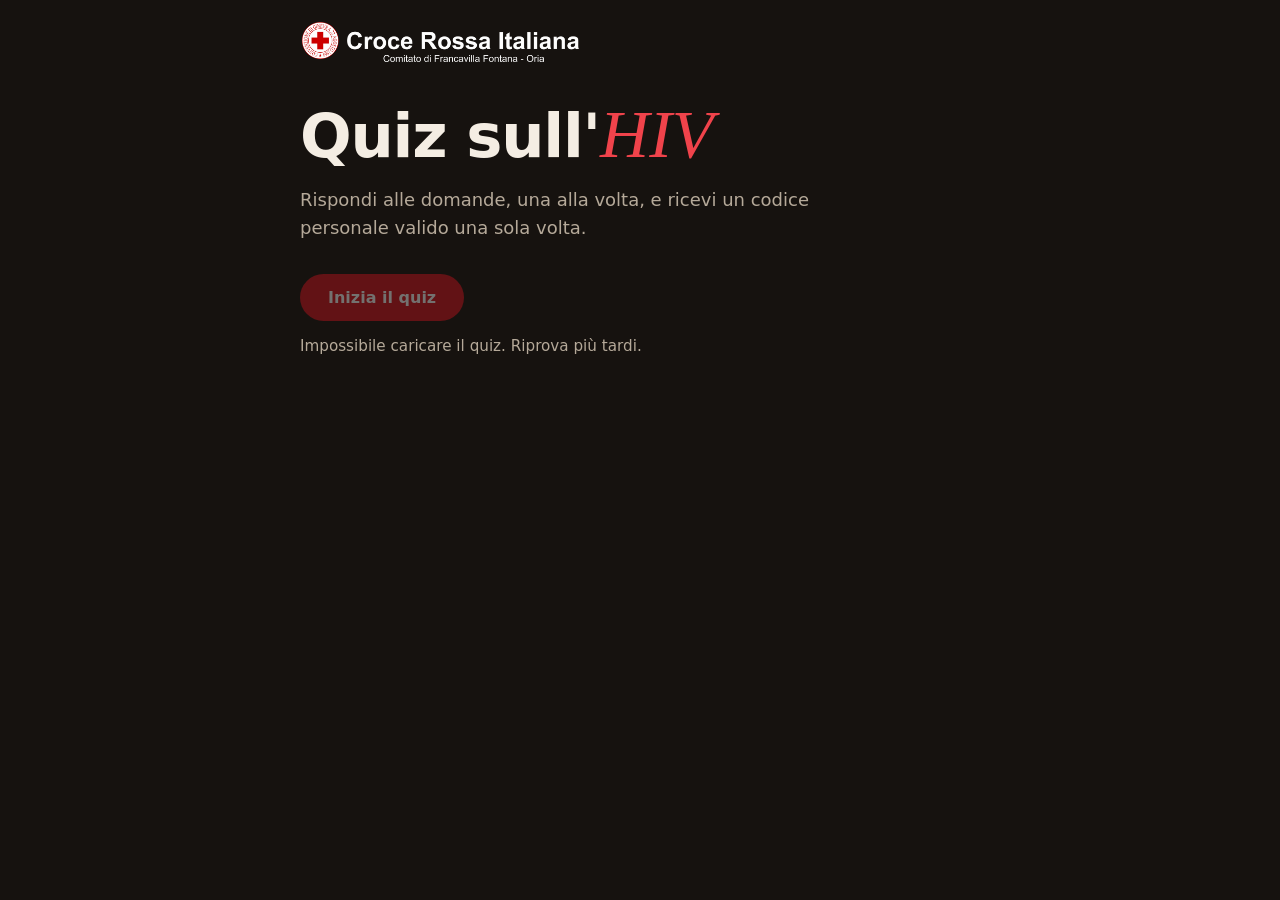
==== index.html @ ba07ead5 "Add files via upload" ====
<!DOCTYPE html>
<html lang="it"><head><meta charset="utf-8">
<meta http-equiv="Content-Security-Policy" content="default-src 'none'; script-src 'self'; style-src 'self'; img-src 'self'; connect-src https://steep-haze-2da0.cloudflare-vbmev.workers.dev; base-uri 'none'; form-action 'none'">
<meta name="viewport" content="width=device-width,initial-scale=1">
<meta name="theme-color" content="#16120f">
<title>Quiz sull'HIV · CRI Francavilla Fontana - Oria</title>
<link rel="stylesheet" href="style.css">
<script src="qrcode.js"></script>
</head>
<body>
<header class="top"><img src="logo.png" alt="Croce Rossa Italiana - Comitato di Francavilla Fontana - Oria"></header>
<main>

<section id="start">
  <h1>Quiz sull'<em>HIV</em></h1>
  <p class="lead" id="lead">Rispondi alle domande, una alla volta, e ricevi un codice personale valido una sola volta.</p>
  <button id="go" disabled>Inizia il quiz</button>
  <p id="loadMsg" class="hint" aria-live="polite">Caricamento delle domande…</p>
</section>

<section id="quiz" hidden>
  <div class="meta"><span id="count"></span></div>
  <div class="progress"><i id="bar"></i></div>
  <fieldset class="plain">
    <legend class="qtext" id="qtext"></legend>
    <div class="opts" id="opts"></div>
  </fieldset>
  <div class="actions">
    <button id="back" class="ghost" hidden>Indietro</button>
    <button id="next" disabled>Avanti</button>
  </div>
  <div id="err" aria-live="polite"></div>
</section>

<section id="result" hidden aria-live="polite"></section>

</main>
<script src="index.js"></script>
</body></html>
---- style.css ----
:root{
  --bg:#16120f;--panel:#201a16;--line:#3b332b;
  --ink:#f4ede3;--mute:#b5a999;
  --red:#d3141f;--red-hi:#f0434b;--ok:#6fcf97;
}
*{box-sizing:border-box}
html{background:var(--bg)}
body{margin:0;background:var(--bg);color:var(--ink);
  font:18px/1.55 system-ui,-apple-system,"Segoe UI",Roboto,"Helvetica Neue",Arial,sans-serif;min-height:100vh}
.top{padding:20px 20px 0;max-width:720px;margin:0 auto}
.top img{display:block;height:44px;width:auto;max-width:100%}
main{max-width:720px;margin:0 auto;padding:36px 20px 72px}
h1{font:800 clamp(2.3rem,8vw,3.8rem)/1.02 system-ui,-apple-system,"Segoe UI",Roboto,"Helvetica Neue",Arial,sans-serif;letter-spacing:-.02em;margin:0 0 18px}
h1 em{font:italic 400 1.12em/1 Georgia,"Times New Roman",serif;color:var(--red-hi);letter-spacing:0}
.lead{color:var(--mute);margin:0 0 32px;max-width:52ch}
[hidden]{display:none!important}

/* quiz: una domanda per volta */
.meta{display:flex;justify-content:space-between;color:var(--mute);font-size:.95rem;margin-bottom:10px}
.progress{height:4px;background:var(--line);border-radius:4px;overflow:hidden;margin-bottom:34px}
.progress i{display:block;height:100%;width:0;background:var(--red);transition:width .25s}
.qtext{font-family:inherit;font-weight:700;font-size:clamp(1.4rem,4.6vw,1.9rem);line-height:1.25;margin:0 0 24px}
.opts label{display:block;position:relative;border:1px solid var(--line);background:var(--panel);
  border-radius:14px;padding:16px 18px 16px 52px;margin:0 0 12px;cursor:pointer;
  transition:border-color .15s,background .15s}
.opts label:hover{border-color:var(--mute)}
.opts input{position:absolute;left:18px;top:50%;width:20px;height:20px;margin:-10px 0 0;accent-color:var(--red)}
.opts label:has(input:checked){border-color:var(--red-hi);background:#2a1c1a}
.opts label:has(input:focus-visible){outline:3px solid var(--ink);outline-offset:2px}

.actions{display:flex;gap:12px;align-items:center;margin-top:28px}
button{font-family:inherit;font-weight:700;font-size:1rem;border:0;border-radius:999px;padding:14px 28px;cursor:pointer;
  background:var(--red);color:#fff}
button:hover:not(:disabled){background:var(--red-hi)}
button:disabled{opacity:.4;cursor:not-allowed}
button.ghost{background:transparent;color:var(--ink);border:1px solid var(--line)}
button.ghost:hover{border-color:var(--mute);background:transparent}
button:focus-visible,input:focus-visible{outline:3px solid var(--ink);outline-offset:2px}

/* risultato e codice */
.msg{margin:0 0 22px;padding:16px 18px;border-radius:14px;border:1px solid var(--line);background:var(--panel)}
.msg.ok{border-color:var(--ok);color:var(--ok)}
.msg.ko{border-color:var(--red-hi);color:#ffb3b7}
.code{font:700 clamp(2rem,9vw,3rem)/1 ui-monospace,"SFMono-Regular",Menlo,monospace;letter-spacing:.1em;
  border-left:5px solid var(--red);padding:8px 0 8px 18px;margin:8px 0 26px;word-break:break-all}
.qr{display:inline-block;background:#fff;padding:14px;border-radius:14px}
.qr svg{display:block;max-width:100%;height:auto}
.hint{color:var(--mute);font-size:.95rem;margin-top:14px;max-width:46ch}

/* admin */
label.field{display:block;font-weight:600;margin-bottom:6px}
input[type=password],input[type=text]{width:100%;padding:14px 16px;font:inherit;color:var(--ink);
  background:var(--panel);border:1px solid var(--line);border-radius:12px;margin-bottom:16px}
input[type=password]:focus,input[type=text]:focus{border-color:var(--red-hi)}

@media (prefers-reduced-motion:reduce){*{transition:none!important}}

/* editor domande */
input[type=number]{width:6rem;padding:12px 14px;font:inherit;color:var(--ink);background:var(--panel);
  border:1px solid var(--line);border-radius:12px;margin:0 8px 0 0}
input[type=number]:focus,textarea:focus,.optrow input[type=text]:focus{border-color:var(--red-hi)}
textarea{display:block;width:100%;padding:12px 14px;font:inherit;color:var(--ink);background:var(--bg);
  border:1px solid var(--line);border-radius:12px;resize:vertical;min-height:3.4em;margin-bottom:10px}
.passbox{border:1px solid var(--line);background:var(--panel);border-radius:14px;padding:16px 18px;margin:0 0 22px}
.passbox .field{margin-bottom:10px}
.qcard{border:1px solid var(--line);background:var(--panel);border-radius:14px;padding:18px;margin:0 0 18px;min-width:0}
.qhead{display:flex;flex-wrap:wrap;gap:10px;align-items:center;justify-content:space-between;margin-bottom:12px}
.qtools{display:flex;gap:6px;flex-wrap:wrap}
.optrow{display:flex;gap:10px;align-items:center;margin:0 0 10px}
.optrow input[type=radio]{flex:none;width:22px;height:22px;accent-color:var(--red)}
.optrow input[type=text]{flex:1;min-width:0;margin:0;padding:10px 12px;background:var(--bg)}
button.small{padding:8px 14px;font-size:.9rem}
button.danger{background:transparent;color:#ffb3b7;border:1px solid var(--red-hi)}
button.danger:hover:not(:disabled){background:#2a1c1a}
.savebar{position:sticky;bottom:0;background:var(--bg);border-top:1px solid var(--line);
  padding:14px 0;margin-top:26px;display:flex;gap:12px;flex-wrap:wrap;align-items:center}
.state{color:var(--mute);font-size:.95rem;margin-left:auto}
.state.dirty{color:#ffd28a}

/* senza stili scritti dentro le pagine (richiesto dalla Content-Security-Policy) */
.plain{border:0;padding:0;margin:0}
legend.qtext{padding:0}
.mt18{margin-top:18px}
.mt22{margin-top:22px}
.actions.flush{margin-top:0}
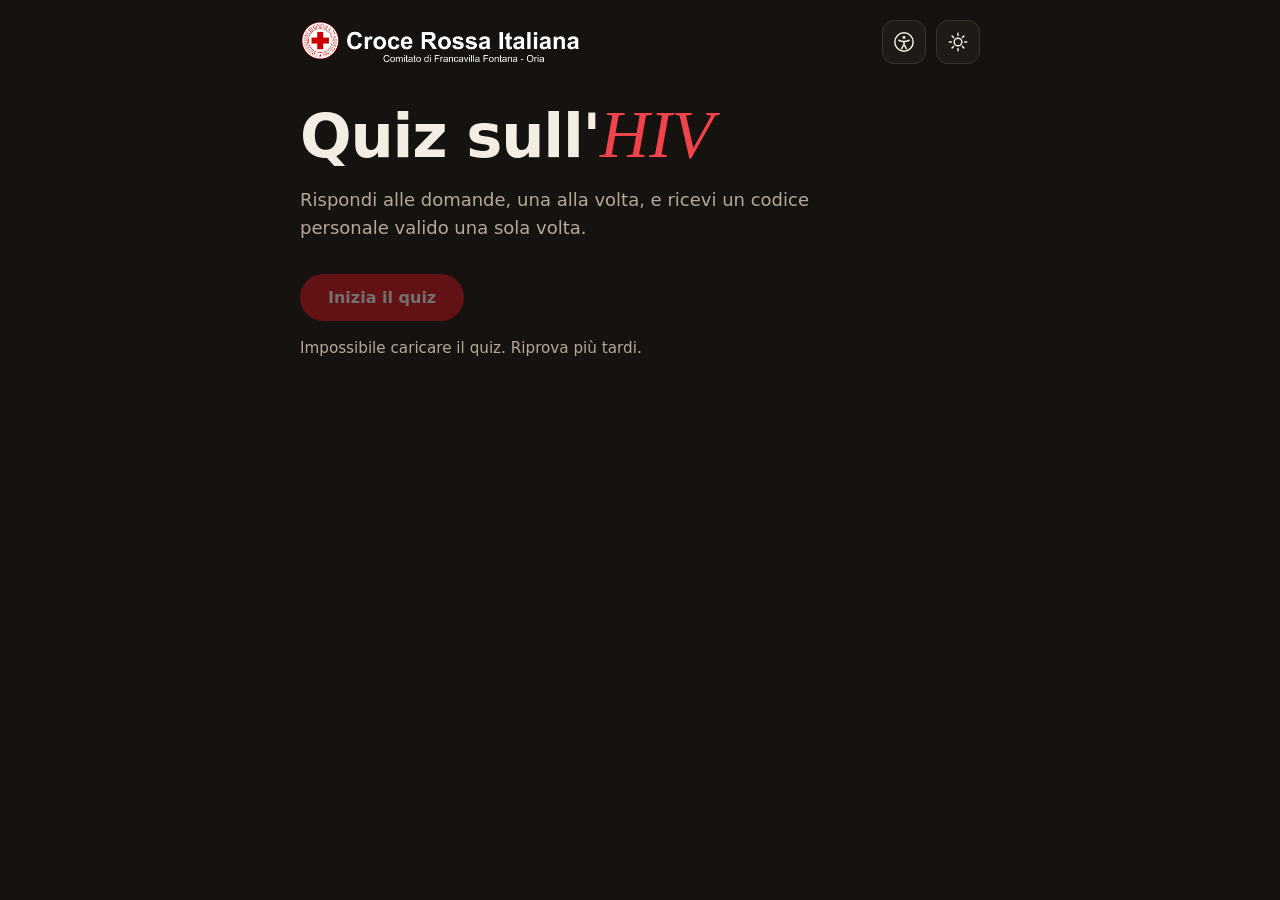
==== commit c4052c27: "Add files via upload" ====
--- a/index.html
+++ b/index.html
@@ -3,16 +3,35 @@
 <meta http-equiv="Content-Security-Policy" content="default-src 'none'; script-src 'self'; style-src 'self'; img-src 'self'; connect-src https://steep-haze-2da0.cloudflare-vbmev.workers.dev; base-uri 'none'; form-action 'none'">
 <meta name="viewport" content="width=device-width,initial-scale=1">
 <meta name="theme-color" content="#16120f">
-<title>Quiz sull'HIV · CRI Francavilla Fontana - Oria</title>
+<title>Quiz · CRI Francavilla Fontana - Oria</title>
+<script src="theme.js"></script>
 <link rel="stylesheet" href="style.css">
 <script src="qrcode.js"></script>
 </head>
 <body>
-<header class="top"><img src="logo.png" alt="Croce Rossa Italiana - Comitato di Francavilla Fontana - Oria"></header>
+<header class="top">
+  <img id="logo" src="logo.png" data-logo-dark="logo.png" data-logo-light="logo-rosso.png" alt="Croce Rossa Italiana - Comitato di Francavilla Fontana - Oria">
+  <div class="topbtns">
+    <button id="btnA11y" class="topbtn" type="button" aria-pressed="false" aria-label="Alto contrasto e testo più spazioso" title="Alto contrasto">
+      <svg viewBox="0 0 24 24" fill="none" stroke="currentColor" stroke-width="1.6" stroke-linecap="round" stroke-linejoin="round" aria-hidden="true" focusable="false">
+        <circle cx="12" cy="12" r="10"></circle>
+        <circle cx="12" cy="7" r="1.6" fill="currentColor" stroke="none"></circle>
+        <path d="M6.3 10.1c1.7.9 3.7 1.4 5.7 1.4s4-.5 5.7-1.4"></path>
+        <path d="M12 11.5v3.2l-2.6 4.6M12 14.7l2.6 4.6"></path>
+      </svg>
+    </button>
+    <button id="btnLight" class="topbtn" type="button" aria-pressed="false" aria-label="Modalità chiara" title="Modalità chiara">
+      <svg viewBox="0 0 24 24" fill="none" stroke="currentColor" stroke-width="1.6" stroke-linecap="round" stroke-linejoin="round" aria-hidden="true" focusable="false">
+        <circle cx="12" cy="12" r="4.2"></circle>
+        <path d="M12 2.5v2.3M12 19.2v2.3M21.5 12h-2.3M4.8 12H2.5M18.4 5.6l-1.6 1.6M7.2 16.8l-1.6 1.6M18.4 18.4l-1.6-1.6M7.2 7.2 5.6 5.6"></path>
+      </svg>
+    </button>
+  </div>
+</header>
 <main>
 
 <section id="start">
-  <h1>Quiz sull'<em>HIV</em></h1>
+  <h1 id="title"></h1>
   <p class="lead" id="lead">Rispondi alle domande, una alla volta, e ricevi un codice personale valido una sola volta.</p>
   <button id="go" disabled>Inizia il quiz</button>
   <p id="loadMsg" class="hint" aria-live="polite">Caricamento delle domande…</p>
--- a/style.css
+++ b/style.css
@@ -2,13 +2,32 @@
   --bg:#16120f;--panel:#201a16;--line:#3b332b;
   --ink:#f4ede3;--mute:#b5a999;
   --red:#d3141f;--red-hi:#f0434b;--ok:#6fcf97;
+  --sel-bg:#2a1c1a;--ko-ink:#ffb3b7;--dirty-ink:#ffd28a;
 }
+/* modalita' chiara */
+html.light{
+  --bg:#f7f3ec;--panel:#ffffff;--line:#e2d8c9;
+  --ink:#1c140f;--mute:#6e6255;
+  --red:#d3141f;--red-hi:#b2101a;--ok:#1f7a45;
+  --sel-bg:#fbe4e2;--ko-ink:#8a1620;--dirty-ink:#8a5a06;
+}
+/* alto contrasto e testo piu' spazioso */
+html.a11y{--mute:var(--ink)}
+html.a11y:not(.light){--line:#6b5d4e}
+html.a11y.light{--line:#c3b6a3}
+html.a11y body{letter-spacing:.02em;font-size:19px}
 *{box-sizing:border-box}
 html{background:var(--bg)}
 body{margin:0;background:var(--bg);color:var(--ink);
   font:18px/1.55 system-ui,-apple-system,"Segoe UI",Roboto,"Helvetica Neue",Arial,sans-serif;min-height:100vh}
-.top{padding:20px 20px 0;max-width:720px;margin:0 auto}
-.top img{display:block;height:44px;width:auto;max-width:100%}
+.top{padding:20px 20px 0;max-width:720px;margin:0 auto;display:flex;align-items:center;justify-content:space-between;gap:16px}
+.top img{display:block;height:44px;width:auto;max-width:55%}
+.topbtns{display:flex;gap:10px;flex:none}
+.topbtn{width:44px;height:44px;flex:none;padding:0;border-radius:12px;border:1px solid var(--line);
+  background:var(--panel);color:var(--ink);display:flex;align-items:center;justify-content:center}
+.topbtn svg{width:22px;height:22px;display:block}
+button.topbtn:hover:not(:disabled){background:var(--panel);border-color:var(--mute)}
+.topbtn[aria-pressed="true"]{border-color:var(--red-hi);color:var(--red-hi)}
 main{max-width:720px;margin:0 auto;padding:36px 20px 72px}
 h1{font:800 clamp(2.3rem,8vw,3.8rem)/1.02 system-ui,-apple-system,"Segoe UI",Roboto,"Helvetica Neue",Arial,sans-serif;letter-spacing:-.02em;margin:0 0 18px}
 h1 em{font:italic 400 1.12em/1 Georgia,"Times New Roman",serif;color:var(--red-hi);letter-spacing:0}
@@ -25,7 +44,7 @@
   transition:border-color .15s,background .15s}
 .opts label:hover{border-color:var(--mute)}
 .opts input{position:absolute;left:18px;top:50%;width:20px;height:20px;margin:-10px 0 0;accent-color:var(--red)}
-.opts label:has(input:checked){border-color:var(--red-hi);background:#2a1c1a}
+.opts label:has(input:checked){border-color:var(--red-hi);background:var(--sel-bg)}
 .opts label:has(input:focus-visible){outline:3px solid var(--ink);outline-offset:2px}
 
 .actions{display:flex;gap:12px;align-items:center;margin-top:28px}
@@ -37,15 +56,30 @@
 button.ghost:hover{border-color:var(--mute);background:transparent}
 button:focus-visible,input:focus-visible{outline:3px solid var(--ink);outline-offset:2px}
 
-/* risultato e codice */
+/* risultato */
 .msg{margin:0 0 22px;padding:16px 18px;border-radius:14px;border:1px solid var(--line);background:var(--panel)}
 .msg.ok{border-color:var(--ok);color:var(--ok)}
-.msg.ko{border-color:var(--red-hi);color:#ffb3b7}
-.code{font:700 clamp(2rem,9vw,3rem)/1 ui-monospace,"SFMono-Regular",Menlo,monospace;letter-spacing:.1em;
-  border-left:5px solid var(--red);padding:8px 0 8px 18px;margin:8px 0 26px;word-break:break-all}
-.qr{display:inline-block;background:#fff;padding:14px;border-radius:14px}
-.qr svg{display:block;max-width:100%;height:auto}
-.hint{color:var(--mute);font-size:.95rem;margin-top:14px;max-width:46ch}
+.msg.ko{border-color:var(--red-hi);color:var(--ko-ink)}
+.hint{color:var(--mute);font-size:.95rem;margin-top:16px;max-width:46ch}
+
+/* biglietto col codice */
+.ticket{max-width:360px;margin:0 auto;border-radius:24px;overflow:hidden;background:var(--panel);
+  box-shadow:0 24px 60px -24px rgba(0,0,0,.65);border:1px solid var(--line)}
+.ticket-top{background:linear-gradient(165deg,var(--red-hi),var(--red) 75%);color:#fff;
+  padding:20px 24px 18px;text-align:center}
+.ticket-logo{display:block;height:132px;width:auto;margin:0 auto 14px}
+.ticket-event{margin:0;font-weight:700;font-size:clamp(1.15rem,5.2vw,1.4rem);line-height:1.3}
+.ticket-perf{position:relative;height:0;border-top:2px dashed var(--line)}
+.ticket-perf .notch{position:absolute;top:50%;width:26px;height:26px;border-radius:50%;
+  background:var(--bg);transform:translateY(-50%)}
+.ticket-perf .notch-l{left:-13px}
+.ticket-perf .notch-r{right:-13px}
+.ticket-bottom{background:#fff;padding:30px 24px 26px;display:flex;flex-direction:column;align-items:center;text-align:center}
+.ticket-qr{display:inline-block;padding:4px}
+.ticket-qr svg{display:block;width:min(168px,48vw);height:auto}
+.ticket-code{margin-top:18px;font:700 clamp(1.5rem,7vw,2.1rem)/1 ui-monospace,"SFMono-Regular",Menlo,monospace;
+  letter-spacing:.08em;color:#1b1310;word-break:break-all}
+.ticket-note{margin:10px 0 0;font-size:.78rem;letter-spacing:.06em;text-transform:uppercase;color:#9a9086}
 
 /* admin */
 label.field{display:block;font-weight:600;margin-bottom:6px}
@@ -70,12 +104,12 @@
 .optrow input[type=radio]{flex:none;width:22px;height:22px;accent-color:var(--red)}
 .optrow input[type=text]{flex:1;min-width:0;margin:0;padding:10px 12px;background:var(--bg)}
 button.small{padding:8px 14px;font-size:.9rem}
-button.danger{background:transparent;color:#ffb3b7;border:1px solid var(--red-hi)}
-button.danger:hover:not(:disabled){background:#2a1c1a}
+button.danger{background:transparent;color:var(--ko-ink);border:1px solid var(--red-hi)}
+button.danger:hover:not(:disabled){background:var(--sel-bg)}
 .savebar{position:sticky;bottom:0;background:var(--bg);border-top:1px solid var(--line);
   padding:14px 0;margin-top:26px;display:flex;gap:12px;flex-wrap:wrap;align-items:center}
 .state{color:var(--mute);font-size:.95rem;margin-left:auto}
-.state.dirty{color:#ffd28a}
+.state.dirty{color:var(--dirty-ink)}
 
 /* senza stili scritti dentro le pagine (richiesto dalla Content-Security-Policy) */
 .plain{border:0;padding:0;margin:0}
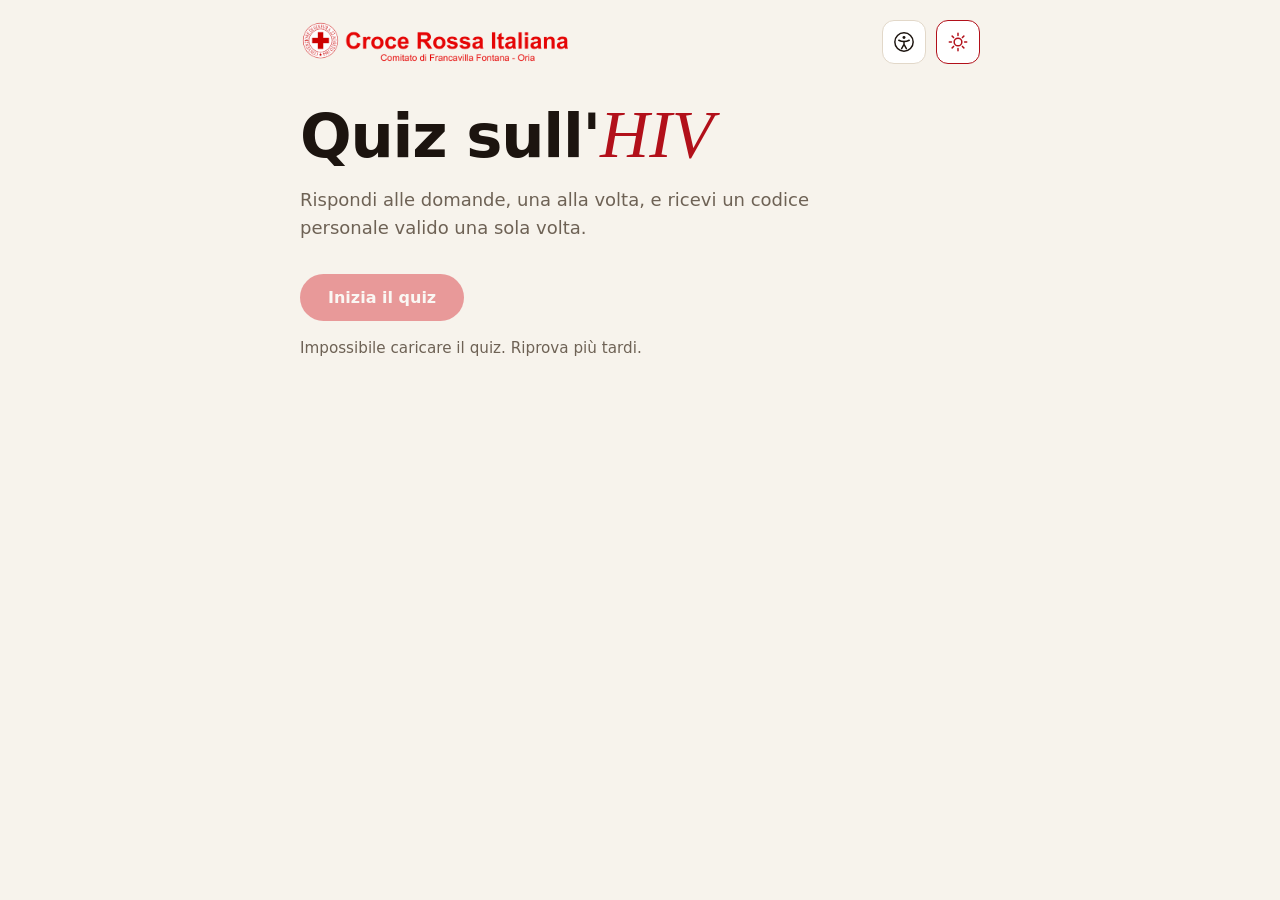
==== commit 919b89ce: "Add files via upload" ====
--- a/index.html
+++ b/index.html
@@ -1,6 +1,6 @@
 <!DOCTYPE html>
 <html lang="it"><head><meta charset="utf-8">
-<meta http-equiv="Content-Security-Policy" content="default-src 'none'; script-src 'self'; style-src 'self'; img-src 'self'; connect-src https://steep-haze-2da0.cloudflare-vbmev.workers.dev; base-uri 'none'; form-action 'none'">
+<meta http-equiv="Content-Security-Policy" content="default-src 'none'; script-src 'self'; style-src 'self'; img-src 'self' data:; connect-src https://steep-haze-2da0.cloudflare-vbmev.workers.dev; base-uri 'none'; form-action 'none'">
 <meta name="viewport" content="width=device-width,initial-scale=1">
 <meta name="theme-color" content="#16120f">
 <title>Quiz · CRI Francavilla Fontana - Oria</title>
@@ -35,6 +35,7 @@
   <p class="lead" id="lead">Rispondi alle domande, una alla volta, e ricevi un codice personale valido una sola volta.</p>
   <button id="go" disabled>Inizia il quiz</button>
   <p id="loadMsg" class="hint" aria-live="polite">Caricamento delle domande…</p>
+  <p id="huntNote" class="hint" aria-live="polite" hidden></p>
 </section>
 
 <section id="quiz" hidden>
--- a/style.css
+++ b/style.css
@@ -21,7 +21,7 @@
 body{margin:0;background:var(--bg);color:var(--ink);
   font:18px/1.55 system-ui,-apple-system,"Segoe UI",Roboto,"Helvetica Neue",Arial,sans-serif;min-height:100vh}
 .top{padding:20px 20px 0;max-width:720px;margin:0 auto;display:flex;align-items:center;justify-content:space-between;gap:16px}
-.top img{display:block;height:44px;width:auto;max-width:55%}
+.top img{display:block;width:auto;height:auto;max-height:44px;max-width:55%}
 .topbtns{display:flex;gap:10px;flex:none}
 .topbtn{width:44px;height:44px;flex:none;padding:0;border-radius:12px;border:1px solid var(--line);
   background:var(--panel);color:var(--ink);display:flex;align-items:center;justify-content:center}
@@ -65,6 +65,10 @@
 /* biglietto col codice */
 .ticket{max-width:360px;margin:0 auto;border-radius:24px;overflow:hidden;background:var(--panel);
   box-shadow:0 24px 60px -24px rgba(0,0,0,.65);border:1px solid var(--line)}
+/* biglietto della caccia al tesoro: resta fermo in basso sullo schermo e "sale" da sotto il bordo,
+   come se uscisse da una fessura, ad ogni tappa trovata */
+.ticket.docked{position:fixed;left:16px;right:16px;bottom:calc(16px + env(safe-area-inset-bottom,0px));
+  margin:0 auto;z-index:40;transition:transform .6s ease}
 .ticket-top{background:linear-gradient(165deg,var(--red-hi),var(--red) 75%);color:#fff;
   padding:20px 24px 18px;text-align:center}
 .ticket-logo{display:block;height:132px;width:auto;margin:0 auto 14px}
@@ -76,10 +80,13 @@
 .ticket-perf .notch-r{right:-13px}
 .ticket-bottom{background:#fff;padding:30px 24px 26px;display:flex;flex-direction:column;align-items:center;text-align:center}
 .ticket-qr{display:inline-block;padding:4px}
-.ticket-qr svg{display:block;width:min(168px,48vw);height:auto}
+.ticket-qr img{display:block;width:min(168px,48vw);height:auto;transition:filter .6s ease}
 .ticket-code{margin-top:18px;font:700 clamp(1.5rem,7vw,2.1rem)/1 ui-monospace,"SFMono-Regular",Menlo,monospace;
-  letter-spacing:.08em;color:#1b1310;word-break:break-all}
+  letter-spacing:.08em;color:#1b1310;word-break:break-all;transition:filter .6s ease}
 .ticket-note{margin:10px 0 0;font-size:.78rem;letter-spacing:.06em;text-transform:uppercase;color:#9a9086}
+/* finche' non si trovano tutte le tappe della caccia al tesoro, QR e codice restano sfocati */
+.ticket.locked .ticket-qr img,.ticket.locked .ticket-code{filter:blur(10px);user-select:none}
+.ticket.locked .ticket-code{color:#1b1310}
 
 /* admin */
 label.field{display:block;font-weight:600;margin-bottom:6px}
@@ -117,3 +124,12 @@
 .mt18{margin-top:18px}
 .mt22{margin-top:22px}
 .actions.flush{margin-top:0}
+
+/* caccia al tesoro: QR delle tappe, da salvare come immagini (tasto destro o tenendo premuto) */
+label.field input[type=checkbox]{width:auto;margin:0 8px 0 0;vertical-align:middle;accent-color:var(--red)}
+.hunt-grid{display:grid;grid-template-columns:repeat(auto-fill,minmax(150px,1fr));gap:16px;margin:18px 0}
+.hunt-item{border:1px solid var(--line);background:#fff;border-radius:14px;padding:14px;text-align:center}
+.hunt-item img{display:block;width:100%;height:auto;margin:0 auto 10px}
+.hunt-item p{margin:0;color:#1c140f;font:700 .95rem/1.3 inherit}
+.hunt-item p.qcount{margin-top:2px;color:#6e6255;font:400 .78rem/1.3 inherit}
+.hunt-item span{display:block;margin-top:4px;color:#6e6255;font:.78rem/1.3 ui-monospace,"SFMono-Regular",Menlo,monospace}
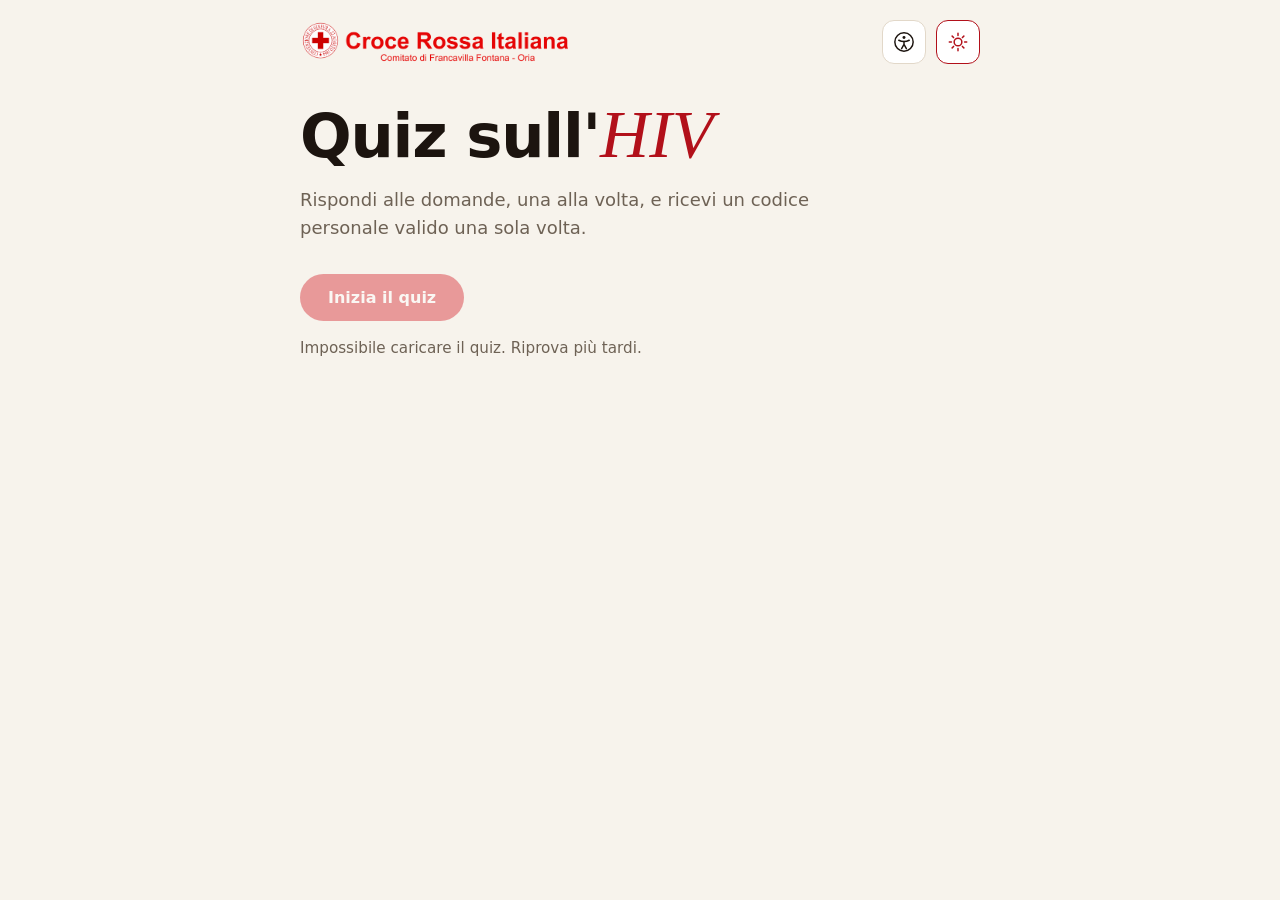
==== commit 3e3b490c: "Add files via upload" ====
--- a/index.html
+++ b/index.html
@@ -41,6 +41,7 @@
 <section id="quiz" hidden>
   <div class="meta"><span id="count"></span></div>
   <div class="progress"><i id="bar"></i></div>
+  <p id="quizNote" class="hint" aria-live="polite" hidden></p>
   <fieldset class="plain">
     <legend class="qtext" id="qtext"></legend>
     <div class="opts" id="opts"></div>
--- a/style.css
+++ b/style.css
@@ -15,7 +15,7 @@
 html.a11y{--mute:var(--ink)}
 html.a11y:not(.light){--line:#6b5d4e}
 html.a11y.light{--line:#c3b6a3}
-html.a11y body{letter-spacing:.02em;font-size:19px}
+html.a11y body{letter-spacing:.02em;font-size:19px;font-weight:500}
 *{box-sizing:border-box}
 html{background:var(--bg)}
 body{margin:0;background:var(--bg);color:var(--ink);
@@ -127,6 +127,8 @@
 
 /* caccia al tesoro: QR delle tappe, da salvare come immagini (tasto destro o tenendo premuto) */
 label.field input[type=checkbox]{width:auto;margin:0 8px 0 0;vertical-align:middle;accent-color:var(--red)}
+label.field input[type=checkbox]:disabled{cursor:not-allowed}
+label.field:has(input[type=checkbox]:disabled){color:var(--mute)}
 .hunt-grid{display:grid;grid-template-columns:repeat(auto-fill,minmax(150px,1fr));gap:16px;margin:18px 0}
 .hunt-item{border:1px solid var(--line);background:#fff;border-radius:14px;padding:14px;text-align:center}
 .hunt-item img{display:block;width:100%;height:auto;margin:0 auto 10px}
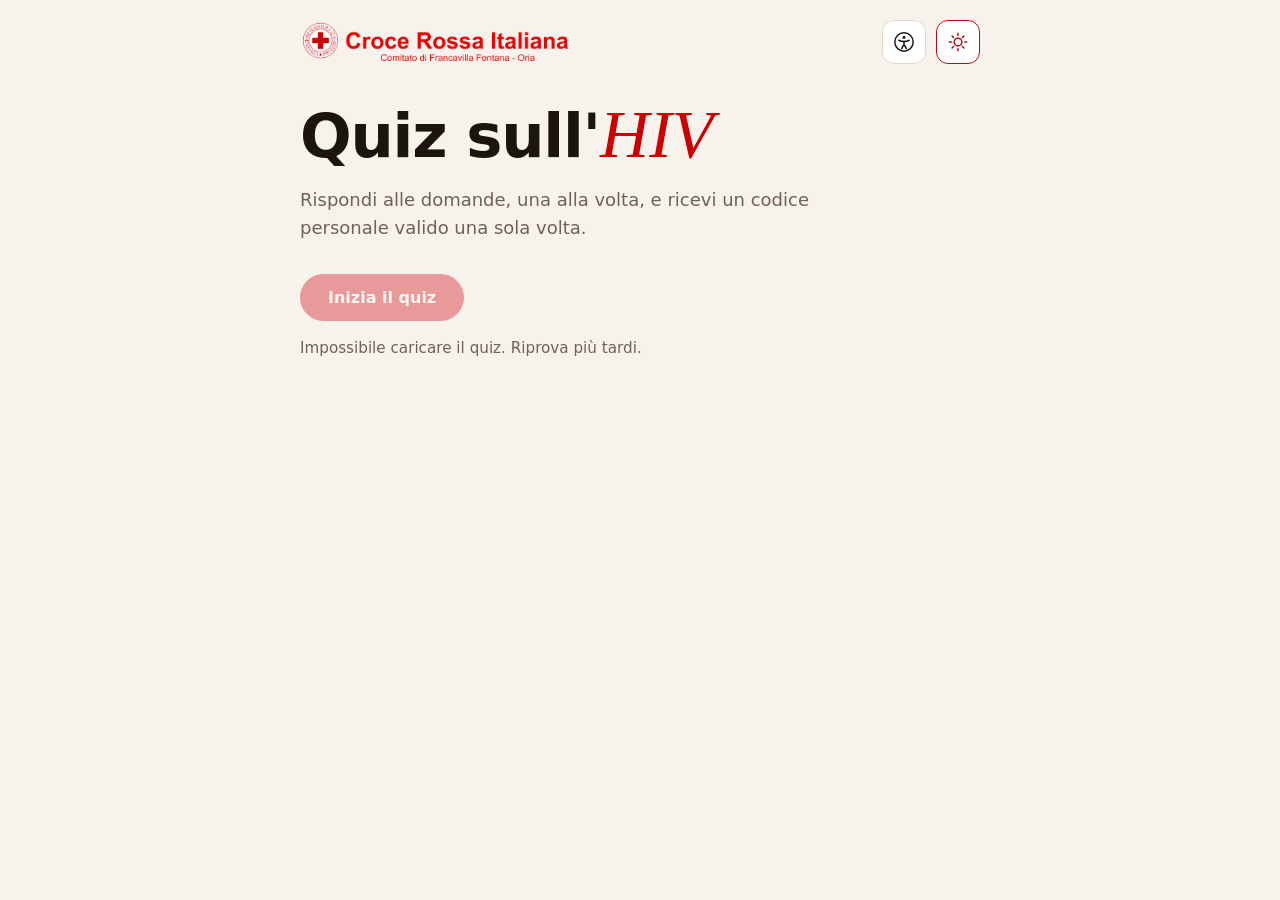
==== commit c717c526: "Add files via upload" ====
--- a/index.html
+++ b/index.html
@@ -41,7 +41,7 @@
 <section id="quiz" hidden>
   <div class="meta"><span id="count"></span></div>
   <div class="progress"><i id="bar"></i></div>
-  <p id="quizNote" class="hint" aria-live="polite" hidden></p>
+  <div id="quizNote" aria-live="polite" hidden></div>
   <fieldset class="plain">
     <legend class="qtext" id="qtext"></legend>
     <div class="opts" id="opts"></div>
--- a/style.css
+++ b/style.css
@@ -3,6 +3,7 @@
   --ink:#f4ede3;--mute:#b5a999;
   --red:#d3141f;--red-hi:#f0434b;--ok:#6fcf97;
   --sel-bg:#2a1c1a;--ko-ink:#ffb3b7;--dirty-ink:#ffd28a;
+  --brand-red:var(--red-hi);
 }
 /* modalita' chiara */
 html.light{
@@ -10,6 +11,9 @@
   --ink:#1c140f;--mute:#6e6255;
   --red:#d3141f;--red-hi:#b2101a;--ok:#1f7a45;
   --sel-bg:#fbe4e2;--ko-ink:#8a1620;--dirty-ink:#8a5a06;
+  /* rosso del logo della Croce Rossa (preso dai loghi usati nel sito), solo per l'ultima
+     parola del titolo in modalita' chiara: non toccare --red-hi, usato anche altrove */
+  --brand-red:#cc0000;
 }
 /* alto contrasto e testo piu' spazioso */
 html.a11y{--mute:var(--ink)}
@@ -30,7 +34,7 @@
 .topbtn[aria-pressed="true"]{border-color:var(--red-hi);color:var(--red-hi)}
 main{max-width:720px;margin:0 auto;padding:36px 20px 72px}
 h1{font:800 clamp(2.3rem,8vw,3.8rem)/1.02 system-ui,-apple-system,"Segoe UI",Roboto,"Helvetica Neue",Arial,sans-serif;letter-spacing:-.02em;margin:0 0 18px}
-h1 em{font:italic 400 1.12em/1 Georgia,"Times New Roman",serif;color:var(--red-hi);letter-spacing:0}
+h1 em{font:italic 400 1.12em/1 Georgia,"Times New Roman",serif;color:var(--brand-red);letter-spacing:0}
 .lead{color:var(--mute);margin:0 0 32px;max-width:52ch}
 [hidden]{display:none!important}
 
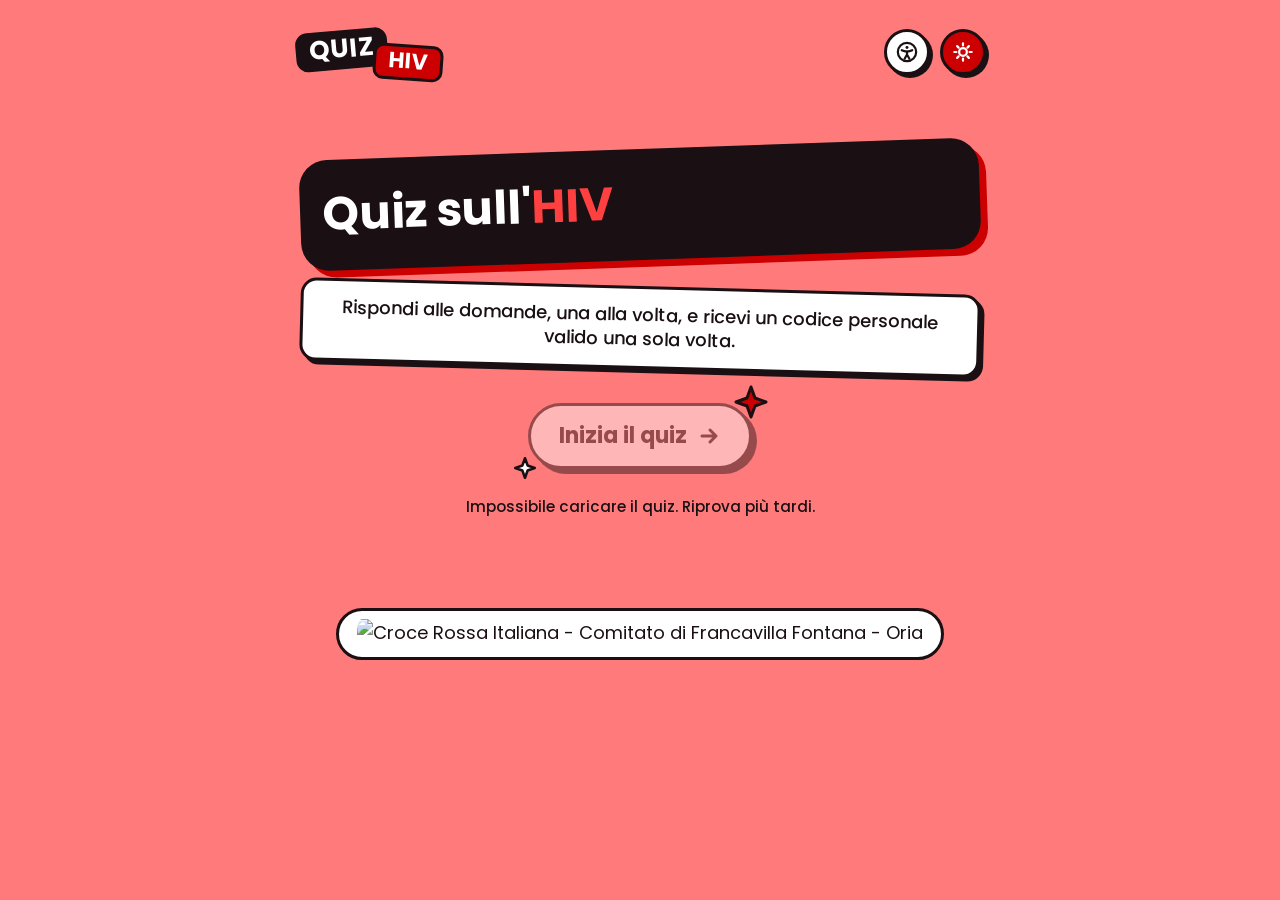
==== commit a0b42310: "Add files via upload" ====
--- a/index.html
+++ b/index.html
@@ -1,16 +1,18 @@
 <!DOCTYPE html>
 <html lang="it"><head><meta charset="utf-8">
-<meta http-equiv="Content-Security-Policy" content="default-src 'none'; script-src 'self'; style-src 'self'; img-src 'self' data:; connect-src https://steep-haze-2da0.cloudflare-vbmev.workers.dev; base-uri 'none'; form-action 'none'">
+<meta http-equiv="Content-Security-Policy" content="default-src 'none'; script-src 'self'; style-src 'self'; font-src 'self'; img-src 'self' data: https://steep-haze-2da0.cloudflare-vbmev.workers.dev; connect-src https://steep-haze-2da0.cloudflare-vbmev.workers.dev; base-uri 'none'; form-action 'none'">
 <meta name="viewport" content="width=device-width,initial-scale=1">
 <meta name="theme-color" content="#16120f">
 <title>Quiz · CRI Francavilla Fontana - Oria</title>
 <script src="theme.js"></script>
 <link rel="stylesheet" href="style.css">
+<link rel="stylesheet" href="nuova.css">
 <script src="qrcode.js"></script>
 </head>
 <body>
 <header class="top">
-  <img id="logo" src="logo.png" data-logo-dark="logo.png" data-logo-light="logo-rosso.png" alt="Croce Rossa Italiana - Comitato di Francavilla Fontana - Oria">
+  <div class="n-only n-sticker" aria-hidden="true"><b id="nWord1">QUIZ</b><b id="nWord2">HIV</b></div>
+  <img id="logo" src="https://steep-haze-2da0.cloudflare-vbmev.workers.dev/img/logo" data-logo-dark="https://steep-haze-2da0.cloudflare-vbmev.workers.dev/img/logo" data-logo-light="https://steep-haze-2da0.cloudflare-vbmev.workers.dev/img/logo-rosso" draggable="false" alt="Croce Rossa Italiana - Comitato di Francavilla Fontana - Oria">
   <div class="topbtns">
     <button id="btnA11y" class="topbtn" type="button" aria-pressed="false" aria-label="Alto contrasto e testo più spazioso" title="Alto contrasto">
       <svg viewBox="0 0 24 24" fill="none" stroke="currentColor" stroke-width="1.6" stroke-linecap="round" stroke-linejoin="round" aria-hidden="true" focusable="false">
@@ -31,16 +33,32 @@
 <main>
 
 <section id="start">
-  <h1 id="title"></h1>
+  <div class="titlewrap">
+    <h1 id="title"></h1>
+    <span class="n-only n-badge" id="nBadge" aria-hidden="true"></span>
+  </div>
   <p class="lead" id="lead">Rispondi alle domande, una alla volta, e ricevi un codice personale valido una sola volta.</p>
-  <button id="go" disabled>Inizia il quiz</button>
+  <div id="nickBox" class="nickbox" hidden>
+    <label class="field" for="nick">Il tuo nickname</label>
+    <input id="nick" type="text" maxlength="16" autocomplete="off" autocapitalize="off" autocorrect="off" spellcheck="false" placeholder="Solo lettere">
+    <p id="nickMsg" class="hint" aria-live="polite">Da 3 a 16 lettere, senza numeri né spazi. Comparirà in classifica: non usare il tuo vero nome.</p>
+  </div>
+  <p id="nickAs" class="hint nickas" hidden></p>
+  <div class="gowrap">
+    <button id="go" disabled>Inizia il quiz</button>
+    <svg class="n-only n-star n-star1" viewBox="0 0 34 34" aria-hidden="true" focusable="false"><path d="M17 2l4 11 11 4-11 4-4 11-4-11-11-4 11-4z"></path></svg>
+    <svg class="n-only n-star n-star2" viewBox="0 0 34 34" aria-hidden="true" focusable="false"><path d="M17 2l4 11 11 4-11 4-4 11-4-11-11-4 11-4z"></path></svg>
+  </div>
+  <button id="boardBtn" class="ghost boardbtn" type="button" hidden>Classifica</button>
   <p id="loadMsg" class="hint" aria-live="polite">Caricamento delle domande…</p>
   <p id="huntNote" class="hint" aria-live="polite" hidden></p>
 </section>
 
 <section id="quiz" hidden>
-  <div class="meta"><span id="count"></span></div>
-  <div class="progress"><i id="bar"></i></div>
+  <div class="qbar">
+    <div class="meta"><span id="count"></span></div>
+    <div class="progress"><i id="bar"></i><b class="n-only n-dot" id="dot"></b></div>
+  </div>
   <div id="quizNote" aria-live="polite" hidden></div>
   <fieldset class="plain">
     <legend class="qtext" id="qtext"></legend>
@@ -48,6 +66,24 @@
   </fieldset>
   <div class="actions">
     <button id="back" class="ghost" hidden>Indietro</button>
+    <!-- Timer (modalita' classifica, se acceso nel pannello domande): sta al posto di Indietro, che col timer non c'e'.
+         Una clessidra (ferma con la sabbia in basso, poi si gira e la sabbia scende) e una barra che si svuota. -->
+    <div id="timer" class="timer" hidden>
+      <svg class="glass" viewBox="0 0 48 48" aria-hidden="true" focusable="false">
+        <defs><clipPath id="hgIn"><path d="M15 9H33V14.500C33 20 26.500 22 26.500 24S33 28 33 33.500V39H15V33.500C15 28 21.500 26 21.500 24S15 20 15 14.500Z"></path></clipPath></defs>
+        <path class="g-body" d="M15 9H33V14.500C33 20 26.500 22 26.500 24S33 28 33 33.500V39H15V33.500C15 28 21.500 26 21.500 24S15 20 15 14.500Z"></path>
+        <g clip-path="url(#hgIn)">
+          <rect class="sand" id="sandTop" x="14" y="24" width="20" height="0"></rect>
+          <rect class="sand" id="sandBot" x="14" y="26" width="20" height="13"></rect>
+          <rect class="sand" id="sandFall" x="23" y="23" width="2" height="0"></rect>
+        </g>
+        <path class="g-line" d="M15 9H33V14.500C33 20 26.500 22 26.500 24S33 28 33 33.500V39H15V33.500C15 28 21.500 26 21.500 24S15 20 15 14.500Z"></path>
+        <rect class="g-cap" x="10" y="4.500" width="28" height="6" rx="3"></rect>
+        <rect class="g-cap" x="10" y="37.500" width="28" height="6" rx="3"></rect>
+      </svg>
+      <div class="tbar" aria-hidden="true"><i id="tfill"></i></div>
+      <span id="tsay" class="vh" aria-live="polite"></span>
+    </div>
     <button id="next" disabled>Avanti</button>
   </div>
   <div id="err" aria-live="polite"></div>
@@ -55,6 +91,14 @@
 
 <section id="result" hidden aria-live="polite"></section>
 
+<section id="maint" class="maint" hidden aria-live="polite">
+  <h1>Sito in <em>manutenzione</em></h1>
+  <p class="lead">Stiamo sistemando alcune cose: il quiz tornerà disponibile a breve. Riprova più tardi.</p>
+</section>
+
 </main>
+<footer class="n-only n-credit">
+  <img src="https://steep-haze-2da0.cloudflare-vbmev.workers.dev/img/logo" data-logo-dark="https://steep-haze-2da0.cloudflare-vbmev.workers.dev/img/logo" data-logo-light="https://steep-haze-2da0.cloudflare-vbmev.workers.dev/img/logo-rosso" draggable="false" alt="Croce Rossa Italiana - Comitato di Francavilla Fontana - Oria">
+</footer>
 <script src="index.js"></script>
 </body></html>
--- a/style.css
+++ b/style.css
@@ -68,7 +68,10 @@
 
 /* biglietto col codice */
 .ticket{max-width:360px;margin:0 auto;border-radius:24px;overflow:hidden;background:var(--panel);
-  box-shadow:0 24px 60px -24px rgba(0,0,0,.65);border:1px solid var(--line)}
+  box-shadow:0 24px 60px -24px rgba(0,0,0,.65);border:1px solid var(--line);
+  touch-action:none;user-select:none;cursor:grab} /* "staccabile" col dito: vale per ogni biglietto */
+.ticket.dragging{cursor:grabbing}
+.ticket img{-webkit-user-drag:none}
 /* biglietto della caccia al tesoro: resta fermo in basso sullo schermo e "sale" da sotto il bordo,
    come se uscisse da una fessura, ad ogni tappa trovata */
 .ticket.docked{position:fixed;left:16px;right:16px;bottom:calc(16px + env(safe-area-inset-bottom,0px));
@@ -139,3 +142,128 @@
 .hunt-item p{margin:0;color:#1c140f;font:700 .95rem/1.3 inherit}
 .hunt-item p.qcount{margin-top:2px;color:#6e6255;font:400 .78rem/1.3 inherit}
 .hunt-item span{display:block;margin-top:4px;color:#6e6255;font:.78rem/1.3 ui-monospace,"SFMono-Regular",Menlo,monospace}
+.n-only{display:none}
+/* biglietto completo della caccia al tesoro: entra salendo dal basso, poi resta nella pagina */
+.ticket.rise{animation:ticketRise .6s ease}
+@keyframes ticketRise{from{transform:translateY(var(--rise-from,100vh))}to{transform:none}}
+@media (prefers-reduced-motion:reduce){.ticket.rise{animation:none}}
+/* testo solo per i lettori di schermo */
+.vh{position:absolute;width:1px;height:1px;overflow:hidden;clip-path:inset(50%);white-space:nowrap}
+/* caccia al tesoro con domande sparse: risposta gia' data e risultata sbagliata (resta segnata, non si puo' riscegliere) */
+.opts label.was-wrong{border-color:var(--red-hi);background:rgba(204,0,0,.16);cursor:not-allowed}
+.opts label.was-wrong > span:not(.vh)::after{content:"  ✕";color:var(--red-hi);font-weight:700}
+/* modalita' manutenzione: avviso al posto del quiz / del pannello admin, e stato nel pannello domande */
+.maint{padding-top:12px}
+.maint-state{margin:0 0 14px;font-weight:700}
+.maint-state::before{content:"";display:inline-block;width:12px;height:12px;margin:0 9px 2px 0;vertical-align:middle;
+  border-radius:50%;border:2px solid currentColor;background:var(--ok)}
+.maint-state.on::before{background:var(--red-hi)}
+/* colori dei QR code (pannello domande) */
+.qrcolors{display:flex;flex-wrap:wrap;gap:16px 22px;align-items:flex-end;margin-bottom:10px}
+.qrcolor{flex:1 1 170px;min-width:0}
+.qrcolor-row{display:flex;gap:10px;align-items:center}
+.qrcolor-row input[type=text]{flex:1;min-width:0;margin:0;text-transform:uppercase;
+  font-family:ui-monospace,"SFMono-Regular",Menlo,monospace;letter-spacing:.04em}
+.qrcolor-row input[type=color]{flex:none;width:52px;height:48px;padding:3px;border:1px solid var(--line);
+  border-radius:12px;background:var(--panel);cursor:pointer}
+.qr-preview{flex:none;display:block;width:116px;height:116px;border:1px solid var(--line);border-radius:10px;image-rendering:pixelated}
+.qr-preview:not([src]){visibility:hidden}
+.qr-preview.bad{opacity:.3}
+.qrcolor-row input.bad{border-color:var(--red-hi)}
+#qrColorMsg:empty{display:none}
+/* richieste di oggi a Cloudflare (pannello domande): barra come quella delle domande del quiz */
+.usage .field{display:block}
+.usage-row{display:flex;align-items:center;gap:14px;margin:8px 0 4px}
+.usage .progress{flex:1;margin:0;height:8px}
+.usage-count{flex:none;font-weight:700;font-variant-numeric:tabular-nums;white-space:nowrap}
+.usage.high .progress i{background:var(--dirty-ink)}
+.usage .hint{margin:8px 0 12px}
+
+/* ---------- modalita' classifica ---------- */
+/* nickname nella schermata iniziale */
+.nickbox{margin:0 0 20px;max-width:420px}
+.nickbox input{margin-bottom:8px}
+.nickbox .hint{margin:0}
+.nickbox .hint.ko{color:var(--ko-ink);font-weight:700}
+.nickbox input.bad{border-color:var(--red-hi)}
+.nickas{margin:0 0 20px;font-weight:600;color:var(--ink)}
+.boardbtn{display:block;margin-top:14px}
+/* punti e fiammella (serie piu' lunga di risposte giuste di fila) */
+.xp{display:flex;align-items:center;justify-content:center;gap:18px;margin:0 0 20px}
+.xp-num{display:flex;flex-direction:column;align-items:center;line-height:1}
+.xp-num b{font-size:3.2rem;font-weight:800;font-variant-numeric:tabular-nums}
+.xp-num span{margin-top:6px;font-size:.85rem;letter-spacing:.1em;text-transform:uppercase;color:var(--mute)}
+.flame{display:inline-flex;align-items:center;gap:3px;flex:none;font-weight:800;color:var(--flame);font-variant-numeric:tabular-nums}
+.flame i{display:block;width:1.15em;height:1.15em;background:currentColor;
+  -webkit-mask:url(icone/fiamma.svg) center/contain no-repeat;mask:url(icone/fiamma.svg) center/contain no-repeat}
+.xp .flame{font-size:1.9rem}
+:root{--flame:#ffa033}
+html.light{--flame:#c2410c}
+/* domande sbagliate (solo quali, mai la risposta giusta) e classifica */
+.wrong,.board{margin:0 0 20px;padding:16px 18px;border:1px solid var(--line);border-radius:14px;background:var(--panel);text-align:left}
+.wrong h2,.board h2{margin:0 0 10px;font-size:1.05rem;font-weight:700}
+.wrong ul{margin:0;padding-left:1.2em}
+.wrong li{margin:0 0 6px}
+.wrong li::marker{color:var(--red-hi)}
+.board ol{list-style:none;margin:0;padding:0}
+.board li{display:flex;align-items:center;gap:10px;padding:9px 8px;border-bottom:1px solid var(--line)}
+.board li:last-child{border-bottom:0}
+.board li.me{background:var(--sel-bg);border-radius:10px;font-weight:700;border-bottom-color:transparent}
+.board li.gap{justify-content:center;padding:2px 8px;color:var(--mute);border-bottom:0}
+.board .pos{flex:none;min-width:2.4em;color:var(--mute);font-variant-numeric:tabular-nums}
+.board .who{flex:1;min-width:0;overflow:hidden;text-overflow:ellipsis;white-space:nowrap}
+.board .pts{flex:none;font-weight:700;font-variant-numeric:tabular-nums}
+.board .hint{margin:10px 0 0}
+.board .del{flex:none;padding:6px 12px;font-size:.85rem}
+#adminBoard:empty{display:none}
+#adminBoard .hint + h2,#adminBoard ol + h2{margin-top:18px}
+#adminBoard li{flex-wrap:wrap}
+#adminBoard .who{flex:1 1 5.5em;white-space:normal;overflow-wrap:anywhere}
+
+/* ---------- timer delle domande (modalita' classifica) ---------- */
+/* Sta nella riga dei pulsanti, al posto di Indietro (che col timer non c'e'), allineato ad Avanti.
+   Una clessidra e una barra che si svuota. La clessidra e' ferma con la sabbia in basso; finita l'attesa si
+   gira e la sabbia scende, fino a essere tutta in basso a tempo scaduto. Il colore dice la fase: verde,
+   giallo, rosso. A tempo scaduto la barra si ritira e resta solo la clessidra in un pallino. */
+.timer{--t-col:var(--ok);--t-ink:var(--ink);display:flex;align-items:center;gap:10px;box-sizing:border-box;flex:1 1 52px;min-width:52px;max-width:260px;height:52px;
+  padding:5px 14px 5px 5px;border:2px solid var(--ink);border-radius:999px;background:var(--panel);overflow:hidden;
+  transition:flex-grow .55s cubic-bezier(.6,0,.3,1),padding .55s,gap .55s}
+.timer[hidden]{display:none}
+.timer.yellow{--t-col:#f2c230}
+.timer.red{--t-col:var(--red-hi)}
+.timer.over{--t-col:var(--mute);flex-grow:0;gap:0;padding-right:5px}
+.timer .glass{flex:none;display:block;width:38px;height:38px;overflow:visible}
+.timer .glass .g-body{fill:var(--bg);stroke:none}
+.timer .glass .g-line{fill:none;stroke:var(--t-ink);stroke-width:2.6;stroke-linejoin:round}
+.timer .glass .g-cap{fill:var(--t-ink)}
+.timer .glass .sand{fill:var(--t-col)}
+.timer .tbar{flex:1 1 0;min-width:0;height:14px;box-sizing:border-box;border:2px solid var(--ink);border-radius:999px;background:var(--bg);overflow:hidden;
+  transition:flex-grow .55s cubic-bezier(.6,0,.3,1),opacity .3s,border-width .55s}
+.timer .tbar i{display:block;height:100%;width:100%;background:var(--t-col);border-radius:999px}
+.timer.over .tbar{flex-grow:0;opacity:0;border-width:0}
+html.light .timer.yellow{--t-col:#e0a800}
+/* la clessidra si gira: parte capovolta (sabbia in basso, com'era da ferma) e torna dritta, con la sabbia in alto */
+@keyframes hgFlip{from{transform:rotate(180deg)}to{transform:rotate(360deg)}}
+@media (prefers-reduced-motion:no-preference){
+  .timer.flip .glass{transform-origin:50% 50%;animation:hgFlip .55s cubic-bezier(.5,0,.3,1.3)}
+}
+@media (prefers-reduced-motion:reduce){.timer,.timer .tbar{transition:none}}
+/* parole bloccate aggiunte dall'editor */
+.nwlist{list-style:none;margin:14px 0;padding:0}
+.nwlist li{display:flex;flex-wrap:wrap;align-items:center;gap:6px 12px;padding:8px 0;border-bottom:1px solid var(--line)}
+.nwlist li:last-child{border-bottom:0}
+.nwlist li.hint{margin:0}
+.nwlist b{font-family:ui-monospace,"SFMono-Regular",Menlo,monospace}
+.nwlist .how{flex:1;min-width:8em;color:var(--mute);font-size:.9rem}
+#nwMsg:empty{display:none}
+#lbTimerSec.bad{border-color:var(--red-hi)}
+/* elenco delle parole aggiunte: comprimibile */
+.nwbox{margin:14px 0;border:1px solid var(--line);border-radius:12px;padding:0 14px}
+.nwbox summary{padding:12px 0;font-weight:700;cursor:pointer}
+.nwbox summary:focus-visible{outline:3px solid var(--ink);outline-offset:2px;border-radius:6px}
+.nwbox .nwlist{margin:0 0 6px}
+
+/* Loghi del Comitato: arrivano dal Worker (non stanno su GitHub). Qui si toglie cio' che invita a salvarli:
+   niente trascinamento, niente menu "salva immagine" col tasto destro o tenendo premuto (il tocco passa alla
+   pagina sotto). Non e' una protezione assoluta: uno screenshot resta sempre possibile. */
+img[data-logo-dark],.ticket-logo{pointer-events:none;-webkit-user-drag:none;user-select:none;-webkit-user-select:none;-webkit-touch-callout:none}
--- a/nuova.css
+++ b/nuova.css
@@ -0,0 +1,440 @@
+/* =====================================================================================
+   GRAFICA NUOVA ("giocosa"), presa dal design fatto con Claude Design.
+   Vale solo quando <html> ha la classe "ui-nuova": la aggiunge theme.js in base alla scelta
+   fatta nel pannello domande (Grafica del sito). Senza quella classe resta la grafica
+   classica di style.css, identica a prima (gli elementi "n-only" li' non si vedono).
+   Modalita' scura = predefinita (vinaccia); modalita' chiara = classe "light" (rosso chiaro).
+   ===================================================================================== */
+
+/* --- caratteri, tutti ospitati sul sito (nessuna richiesta a Google) ---
+   Il design usa Bowlby One (titoli) e Fredoka (testo). Se i loro file sono nella cartella fonts/
+   vengono usati quelli; se mancano, il browser passa da solo al file successivo (Poppins, gia' incluso). */
+@font-face{font-family:"N Titoli";font-weight:400;font-display:swap;
+  src:local("Bowlby One"),local("BowlbyOne-Regular"),url(fonts/BowlbyOne-Regular.ttf) format("truetype"),url(fonts/poppins-700.woff) format("woff")}
+@font-face{font-family:"N Testo";font-weight:400;font-display:swap;
+  src:url(fonts/Fredoka.ttf) format("truetype"),url(fonts/poppins-400.woff) format("woff")}
+@font-face{font-family:"N Testo";font-weight:500;font-display:swap;
+  src:url(fonts/Fredoka.ttf) format("truetype"),url(fonts/poppins-500.woff) format("woff")}
+@font-face{font-family:"N Testo";font-weight:600 700;font-display:swap;
+  src:url(fonts/Fredoka.ttf) format("truetype"),url(fonts/poppins-700.woff) format("woff")}
+
+/* --- colori: modalita' scura (vinaccia) --- */
+html.ui-nuova{
+  --n-bg:#2A1215;        /* sfondo */
+  --n-surface:#3D1C21;   /* adesivi (riquadri, pulsanti) */
+  --n-band:#FFA59E;      /* fascia in alto durante le domande: rosso chiaro (diverso da barra e ombre) */
+  --n-band-ink:#2A1215;  /* testo e bordi sopra la fascia */
+  --n-field:#2A1215;     /* campi da compilare */
+  --n-ink:#FFE9E6;       /* testo */
+  --n-mute:#D9BFBC;      /* testo secondario */
+  --n-line:#FFE9E6;      /* bordi */
+  --n-shadow:#FF7B7B;    /* ombre nette */
+  --n-block:#FFE9E6;     /* blocchi pieni (titolo, risposte non scelte) */
+  --n-block-ink:#2A1215;
+  --n-head-shadow:#CC0000; /* ombra di "Quasi!" */
+  --n-red:#CC0000;       /* rosso del logo CRI */
+  --n-em:#CC0000;        /* ultima parola del titolo */
+  --n-track:#2A1215;     /* barra di avanzamento */
+  --n-fill:#FF4040;
+  --n-dot:#FFE9E6;--n-dot-line:#2A1215;--n-dot-shadow:#2A1215;
+  --n-ticket:#FFF6F5;--n-code:#2A1215;
+  --n-ok:#2BD46A;
+  --n-dirty:#FFD28A;
+  /* anche i colori della grafica classica, per le parti che non vengono ridisegnate qui */
+  --bg:var(--n-bg);--panel:var(--n-surface);--line:var(--n-line);--ink:var(--n-ink);--mute:var(--n-mute);
+  --red:var(--n-red);--red-hi:var(--n-red);--sel-bg:var(--n-surface);--ko-ink:#FFFFFF;--dirty-ink:var(--n-dirty);
+  --brand-red:var(--n-em);
+  --n-title:"N Titoli","Poppins",system-ui,sans-serif;
+}
+/* --- colori: modalita' chiara (rosso chiaro) --- */
+html.ui-nuova.light{
+  --n-bg:#FF7B7B;
+  --n-surface:#FFFFFF;
+  --n-band:#FFFFFF;
+  --n-band-ink:#1A1014;
+  --n-field:#FFFFFF;
+  --n-ink:#1A1014;
+  --n-mute:#3A2A2E;
+  --n-line:#1A1014;
+  --n-shadow:#1A1014;
+  --n-block:#1A1014;
+  --n-block-ink:#FFFFFF;
+  --n-head-shadow:#FFFFFF;
+  --n-em:#FF4040;        /* sul blocco nero il rosso del logo si leggerebbe poco */
+  --n-track:#FFE1DE;
+  --n-fill:#CC0000;
+  --n-dot:#FFFFFF;--n-dot-line:#1A1014;--n-dot-shadow:#1A1014;
+  --n-ticket:#FFFFFF;--n-code:#1A1014;
+  --n-dirty:#5A2E00;
+  --bg:var(--n-bg);--panel:var(--n-surface);--line:var(--n-line);--ink:var(--n-ink);--mute:var(--n-mute);
+  --sel-bg:var(--n-surface);--dirty-ink:var(--n-dirty);--brand-red:var(--n-em);
+}
+html.ui-nuova.a11y{--line:var(--n-line);--mute:var(--n-ink)}
+
+/* elementi che esistono solo nella grafica nuova */
+.n-only{display:none!important}
+
+html.ui-nuova body{font-family:"N Testo","Poppins",system-ui,-apple-system,"Segoe UI",Roboto,Arial,sans-serif;font-weight:400;
+  display:flex;flex-direction:column;overflow-x:clip}
+/* lo sfondo lo disegna <html>: cosi' la fascia delle domande (z-index -1) resta visibile sopra di esso */
+html.ui-nuova body{background:transparent}
+html.ui-nuova main{width:100%}
+html.ui-nuova.a11y body{font-weight:500}
+html.ui-nuova ::selection{background:var(--n-red);color:#fff}
+
+/* --- intestazione: logo "QUIZ / HIV" ad adesivo e pulsanti rotondi --- */
+html.ui-nuova .top{position:relative;width:100%;padding:22px 14px 0}
+html.ui-nuova .top > #logo{display:none}
+html.ui-nuova .n-sticker{display:inline-flex!important;align-items:flex-start;padding:6px 0 16px 2px;transform:rotate(-5deg);
+  font:400 26px/1.1 var(--n-title);letter-spacing:.02em}
+html.ui-nuova .n-sticker b{font-weight:400;display:block;white-space:nowrap}
+html.ui-nuova .n-sticker b:first-child{background:var(--n-block);color:var(--n-block-ink);border-radius:12px;padding:4px 14px 6px}
+html.ui-nuova .n-sticker b + b{position:relative;top:20px;margin-left:-16px;font-size:22px;background:var(--n-red);color:#fff;
+  border:3px solid var(--n-line);border-radius:10px;padding:2px 12px 4px;transform:rotate(9deg)}
+html.ui-nuova .topbtn{width:46px;height:46px;padding:0;border-radius:50%;background:var(--n-surface);color:var(--n-ink);
+  border:3px solid var(--n-line);box-shadow:3px 3px 0 var(--n-shadow);transition:transform .12s,box-shadow .12s}
+html.ui-nuova .topbtn svg{stroke-width:2.4}
+html.ui-nuova button.topbtn:hover:not(:disabled){background:var(--n-surface);border-color:var(--n-line);transform:translate(-1px,-1px);box-shadow:4px 4px 0 var(--n-shadow)}
+html.ui-nuova .topbtn[aria-pressed="true"]{background:var(--n-red);color:#fff;border-color:var(--n-line)}
+html.ui-nuova button.topbtn[aria-pressed="true"]:hover:not(:disabled){background:var(--n-red)}
+
+/* in fondo: il logo della Croce Rossa su una pillola */
+html.ui-nuova .n-credit{display:flex!important;justify-content:center;padding:18px 16px calc(30px + env(safe-area-inset-bottom,0px))}
+html.ui-nuova .n-credit img{display:block;height:52px;width:auto;max-width:100%;box-sizing:border-box;padding:8px 18px;
+  background:var(--n-surface);border:3px solid var(--n-line);border-radius:999px}
+html.ui-nuova body:has(#quiz:not([hidden])) .n-credit,html.ui-nuova body:has(.ticket.docked) .n-credit{display:none!important}
+
+/* --- titoli: un blocco pieno inclinato con ombra rossa --- */
+html.ui-nuova main h1{display:block;font:400 clamp(2.3rem,11vw,2.9rem)/1.02 var(--n-title);letter-spacing:0;text-align:left;
+  background:var(--n-block);color:var(--n-block-ink);border-radius:28px;padding:30px 22px 34px;margin:6px 0 30px;
+  transform:rotate(-2deg);box-shadow:7px 7px 0 var(--n-red)}
+html.ui-nuova main h1 em{font:inherit;font-style:normal;color:var(--n-em);letter-spacing:inherit}
+html.ui-nuova main h1.mt22{margin-top:44px}
+
+/* --- schermata iniziale: tutto centrato, come nel design --- */
+html.ui-nuova #start{display:flex;flex-direction:column;align-items:center;gap:26px;padding-top:30px;text-align:center}
+html.ui-nuova #start[hidden]{display:none}
+html.ui-nuova .titlewrap{position:relative;width:100%;transform:rotate(-2deg)}
+html.ui-nuova .titlewrap h1{margin:0;transform:none}
+html.ui-nuova .n-badge{display:block!important;position:absolute;right:-10px;top:-18px;background:var(--n-red);color:#fff;
+  border:3px solid var(--n-line);border-radius:999px;padding:4px 14px;font-weight:700;font-size:15px;line-height:1.35;transform:rotate(8deg)}
+html.ui-nuova .n-badge:empty{display:none!important}
+html.ui-nuova .gowrap{position:relative;margin-top:8px}
+html.ui-nuova .gowrap:has(#go[hidden]){display:none}
+html.ui-nuova .n-star{display:block!important;position:absolute;fill:var(--n-red);stroke:var(--n-line);stroke-width:3;stroke-linejoin:round;pointer-events:none}
+html.ui-nuova .n-star1{width:34px;height:34px;right:-16px;top:-18px}
+html.ui-nuova .n-star2{width:22px;height:22px;left:-14px;bottom:-10px;fill:var(--n-surface);stroke-width:4}
+html.ui-nuova #start .hint{margin:0;max-width:none;color:var(--n-ink);font-weight:500}
+
+/* --- testo introduttivo: un adesivo --- */
+html.ui-nuova .lead{color:var(--n-ink);font-weight:500;font-size:18px;line-height:1.35;max-width:none;background:var(--n-surface);
+  border:3px solid var(--n-line);border-radius:16px;padding:14px 18px;margin:0 0 28px;box-shadow:4px 4px 0 var(--n-shadow);transform:rotate(1.5deg)}
+html.ui-nuova #start .lead{width:100%;margin:0;text-align:center}
+html.ui-nuova .hint{color:var(--n-mute)}
+
+/* --- pulsanti: pillole "adesive" che si schiacciano quando le premi --- */
+html.ui-nuova button{font-family:inherit;font-weight:700;background:var(--n-surface);color:var(--n-ink);border:3px solid var(--n-line);
+  box-shadow:4px 4px 0 var(--n-shadow);padding:13px 26px;transition:transform .12s,box-shadow .12s,background-color .12s}
+html.ui-nuova button:hover:not(:disabled){background:var(--n-surface);transform:translate(-1px,-1px);box-shadow:5px 5px 0 var(--n-shadow)}
+html.ui-nuova button:active:not(:disabled){transform:translate(3px,3px);box-shadow:1px 1px 0 var(--n-shadow)}
+html.ui-nuova button:disabled{opacity:.45;box-shadow:none}
+html.ui-nuova button.ghost{background:transparent;color:var(--n-ink);border:3px solid var(--n-line);box-shadow:none}
+html.ui-nuova button.ghost:hover:not(:disabled){background:transparent;box-shadow:3px 3px 0 var(--n-shadow)}
+html.ui-nuova button.danger{background:var(--n-red);color:#fff;border-color:var(--n-line)}
+html.ui-nuova button.danger:hover:not(:disabled){background:var(--n-red)}
+html.ui-nuova button.small{padding:7px 14px;box-shadow:3px 3px 0 var(--n-shadow)}
+html.ui-nuova button.ghost.small{box-shadow:none}
+html.ui-nuova #check,html.ui-nuova #enter,html.ui-nuova #statusCheck{font-size:1.12rem;padding:15px 30px;box-shadow:5px 5px 0 var(--n-shadow)}
+html.ui-nuova button:focus-visible,html.ui-nuova input:focus-visible,html.ui-nuova textarea:focus-visible{outline:3px solid var(--n-ink);outline-offset:3px}
+/* pulsanti grandi con l'icona (freccia, riprova), disegnata col colore del testo */
+html.ui-nuova #go,html.ui-nuova #next,html.ui-nuova #result button{display:inline-flex;align-items:center;justify-content:center;gap:10px}
+html.ui-nuova #go,html.ui-nuova #result button{min-width:min(250px,100%);min-height:66px;padding:0 28px;font-size:22px;box-shadow:5px 5px 0 var(--n-shadow)}
+html.ui-nuova #next{min-height:58px;padding:0 30px;font-size:20px;margin-left:auto}
+html.ui-nuova #go::after,html.ui-nuova #next::after,html.ui-nuova #result button.n-retry::before,html.ui-nuova #back::before{
+  content:"";flex:none;width:24px;height:24px;background:currentColor;
+  -webkit-mask:url(icone/freccia.svg) center/contain no-repeat;mask:url(icone/freccia.svg) center/contain no-repeat}
+html.ui-nuova #next::after{width:22px;height:22px}
+html.ui-nuova #result button.n-retry::before{-webkit-mask-image:url(icone/riprova.svg);mask-image:url(icone/riprova.svg)}
+/* "Indietro": tondo con la sola freccia (il testo resta per chi usa un lettore di schermo) */
+html.ui-nuova #back{width:58px;height:58px;padding:0;flex:none;border-radius:50%;font-size:0;display:inline-flex;align-items:center;justify-content:center;
+  background:var(--n-surface);box-shadow:4px 4px 0 var(--n-shadow)}
+html.ui-nuova #back[hidden]{display:none}
+html.ui-nuova #back::before{-webkit-mask-image:url(icone/indietro.svg);mask-image:url(icone/indietro.svg)}
+html.ui-nuova button.ghost#back:hover:not(:disabled){background:var(--n-surface);box-shadow:5px 5px 0 var(--n-shadow)}
+
+/* --- domande: fascia in alto (logo, barra, domanda) che finisce con un bordo a onde --- */
+html.ui-nuova body:has(#quiz:not([hidden])) main{padding-top:0}
+html.ui-nuova body:has(#quiz:not([hidden])) .top,html.ui-nuova #quiz .qbar,html.ui-nuova #quizNote,html.ui-nuova #quiz legend.qtext{position:relative}
+/* il colore della fascia si allarga fino ai bordi dello schermo */
+html.ui-nuova body:has(#quiz:not([hidden])) .top::before,html.ui-nuova #quiz .qbar::before,html.ui-nuova #quizNote::before,html.ui-nuova #quiz legend.qtext::before{
+  content:"";position:absolute;top:0;bottom:-1px;left:calc(50% - 50vw);width:100vw;background:var(--n-band);z-index:-1}
+/* logo e pulsanti restano sopra la fascia (anche mentre scende); sulla fascia bordi e ombre sono scuri */
+html.ui-nuova body:has(#quiz:not([hidden])) .top{z-index:2}
+html.ui-nuova body:has(#quiz:not([hidden])) .topbtn{border-color:var(--n-band-ink);box-shadow:3px 3px 0 var(--n-band-ink)}
+html.ui-nuova body:has(#quiz:not([hidden])) .n-sticker b + b{border-color:var(--n-band-ink)}
+html.ui-nuova #quizNote .msg{border-color:var(--n-band-ink);box-shadow:4px 4px 0 var(--n-band-ink)}
+html.ui-nuova #quiz .qbar{display:flex;align-items:center;gap:12px;padding-top:26px}
+html.ui-nuova .meta{order:2;margin:0;color:var(--n-band-ink);font-weight:700;font-size:16px;white-space:nowrap}
+html.ui-nuova .meta .n-hide{display:none}
+html.ui-nuova .progress{position:relative;flex:1;height:16px;margin:0 0 0 14px;overflow:visible;background:var(--n-track);
+  border:3px solid var(--n-band-ink);border-radius:999px}
+html.ui-nuova .progress i{background:var(--n-fill);border-radius:999px;transition:width .75s cubic-bezier(.22,1.3,.36,1) .12s}
+/* il pallino si sposta per primo, con un piccolo rimbalzo, e la barra lo segue: sembra trascinato */
+html.ui-nuova .n-dot{display:block!important;position:absolute;left:0;top:50%;width:40px;height:40px;margin:-20px 0 0 -20px;box-sizing:border-box;
+  background:var(--n-dot);border:3px solid var(--n-dot-line);border-radius:50%;box-shadow:2px 3px 0 var(--n-dot-shadow);
+  transition:left .55s cubic-bezier(.34,1.45,.64,1)}
+html.ui-nuova #quizNote{padding-top:18px}
+html.ui-nuova #quizNote[hidden]{display:none}
+html.ui-nuova #quizNote .msg{margin:0}
+html.ui-nuova #quiz legend.qtext{float:left;width:100%;box-sizing:border-box;text-align:center;font-weight:600;font-size:clamp(1.35rem,6.4vw,1.6rem);
+  line-height:1.25;color:var(--n-band-ink);background:none;border:0;box-shadow:none;padding:28px 0 26px;margin:0}
+html.ui-nuova #quiz legend.qtext::after{content:"";position:absolute;top:100%;left:calc(50% - 50vw);width:100vw;height:18px;margin-top:-1px;
+  background:radial-gradient(circle at 15px 3px,var(--n-band) 14.6px,transparent 15.4px) 0 0/30px 18px repeat-x,
+             linear-gradient(var(--n-band),var(--n-band)) 0 0/100% 3px no-repeat}
+
+/* risposte: blocchi pieni leggermente storti, testo centrato */
+html.ui-nuova .opts{clear:both;padding:44px 0 0}
+html.ui-nuova .opts label{--tilt:0deg;display:flex;align-items:center;justify-content:center;gap:10px;min-height:62px;box-sizing:border-box;
+  text-align:center;font-size:19px;line-height:1.3;font-weight:600;background:var(--n-block);color:var(--n-block-ink);
+  border:3px solid var(--n-line);border-radius:18px;padding:12px 18px;margin:0 0 16px;transform:rotate(var(--tilt));
+  transition:transform .2s ease,background-color .2s ease,box-shadow .2s ease}
+html.ui-nuova .opts label:nth-child(4n+1){--tilt:-1.2deg}
+html.ui-nuova .opts label:nth-child(4n+2){--tilt:.9deg}
+html.ui-nuova .opts label:nth-child(4n+3){--tilt:-1.3deg}
+html.ui-nuova .opts label:nth-child(4n+4){--tilt:1.1deg}
+html.ui-nuova .opts label:hover{border-color:var(--n-line);transform:rotate(var(--tilt)) translateY(-2px)}
+/* il cerchietto non si vede finche' la risposta non e' scelta */
+/* (resta comunque cliccabile: copre tutto il riquadro, trasparente) */
+html.ui-nuova .opts input{appearance:none;-webkit-appearance:none;position:absolute;inset:0;width:100%;height:100%;margin:0;border:0;
+  border-radius:inherit;color:inherit;background:transparent;opacity:0;cursor:pointer}
+/* risposta scelta: NEUTRA (adesivo chiaro con il pallino), non dice se e' giusta o sbagliata */
+html.ui-nuova .opts input:checked{position:static;flex:none;width:22px;height:22px;opacity:1;border:3px solid currentColor;border-radius:50%;
+  background:radial-gradient(circle,currentColor 0 4.5px,transparent 5.2px)}
+html.ui-nuova .opts label:has(input:checked){background:var(--n-surface);color:var(--n-ink);border-color:var(--n-line);
+  font-weight:700;box-shadow:5px 5px 0 var(--n-shadow);transform:rotate(calc(var(--tilt) * 1.6)) scale(1.03)}
+html.ui-nuova .opts label:has(input:focus-visible){outline:3px solid var(--n-ink);outline-offset:4px}
+/* domande sparse: risposta gia' provata e sbagliata, rossa con la X (non si puo' riscegliere) */
+html.ui-nuova .opts label.was-wrong{background:var(--n-red);color:#fff;border-color:var(--n-line);cursor:not-allowed}
+html.ui-nuova .opts label.was-wrong::before{content:"";flex:none;width:22px;height:22px;background:currentColor;
+  -webkit-mask:url(icone/sbagliata.svg) center/contain no-repeat;mask:url(icone/sbagliata.svg) center/contain no-repeat}
+html.ui-nuova .opts label.was-wrong > span:not(.vh)::after{content:none}
+html.ui-nuova .opts label.was-wrong input{cursor:not-allowed}
+html.ui-nuova .opts label.was-wrong:hover{transform:rotate(var(--tilt))}
+html.ui-nuova .actions{margin-top:34px;flex-wrap:wrap;justify-content:space-between}
+/* Avanti e Indietro durante il quiz: sempre nello stesso punto, in fondo allo schermo, vicino ai bordi */
+html.ui-nuova #quiz{padding-bottom:96px}
+html.ui-nuova #quiz .actions{position:fixed;left:0;right:0;bottom:0;z-index:30;box-sizing:border-box;max-width:720px;margin:0 auto;
+  flex-wrap:nowrap;padding:0 14px calc(18px + env(safe-area-inset-bottom,0px));pointer-events:none}
+html.ui-nuova #quiz .actions button{pointer-events:auto}
+html.ui-nuova #err .msg{margin-top:22px}
+
+/* --- messaggi: verde se va bene, rosso se va male (sempre con il testo che lo dice) --- */
+html.ui-nuova .msg{background:var(--n-surface);color:var(--n-ink);border:3px solid var(--n-line);border-radius:16px;
+  padding:14px 18px;margin:0 0 22px;font-weight:600;box-shadow:4px 4px 0 var(--n-shadow)}
+html.ui-nuova .msg.ok{background:var(--n-ok);color:#1A1014;border-color:var(--n-line)}
+html.ui-nuova .msg.ko{background:var(--n-red);color:#FFFFFF;border-color:var(--n-line)}
+
+/* --- risultato: "Quasi!" col cerchio del punteggio, oppure "Ce l'hai fatta!" col biglietto --- */
+html.ui-nuova #result{display:flex;flex-direction:column;align-items:center;gap:26px;padding-top:24px;text-align:center}
+html.ui-nuova #result[hidden]{display:none}
+html.ui-nuova #result > .msg,html.ui-nuova #result > .hint{width:100%;box-sizing:border-box;margin:0;background:var(--n-surface);color:var(--n-ink);
+  border:3px solid var(--n-line);border-radius:16px;padding:14px 18px;font-size:18px;font-weight:500;line-height:1.35;
+  box-shadow:4px 4px 0 var(--n-shadow);transform:rotate(-1.5deg);max-width:none}
+html.ui-nuova #result > .hint{font-size:16px;padding:12px 16px;transform:rotate(-1deg)}
+html.ui-nuova .n-head{display:inline-block!important;margin:0;background:var(--n-block);color:var(--n-block-ink);border-radius:18px;
+  padding:8px 26px 12px;font:400 clamp(2.3rem,11vw,2.9rem)/1.1 var(--n-title);transform:rotate(-4deg);box-shadow:6px 6px 0 var(--n-head-shadow)}
+html.ui-nuova .n-head-red{background:var(--n-red);color:#fff;border:3px solid var(--n-line);border-radius:16px;padding:6px 22px 10px;
+  font-size:clamp(1.8rem,8.6vw,2.15rem);transform:rotate(-3deg);box-shadow:5px 5px 0 var(--n-shadow)}
+html.ui-nuova .n-score{display:flex!important;position:relative;flex-direction:column;align-items:center;justify-content:center;
+  width:190px;height:190px;box-sizing:border-box;background:var(--n-surface);border:4px solid var(--n-line);border-radius:50%;
+  box-shadow:6px 6px 0 var(--n-shadow);transform:rotate(3deg)}
+html.ui-nuova .n-score b{font:400 72px/1 var(--n-title)}
+html.ui-nuova .n-score span{font-size:20px;font-weight:600}
+html.ui-nuova .n-score i{position:absolute;right:-22px;bottom:6px;font-style:normal;background:var(--n-red);color:#fff;border:3px solid var(--n-line);
+  border-radius:999px;padding:4px 14px;font-weight:700;font-size:15px;white-space:nowrap;transform:rotate(-10deg)}
+
+/* --- biglietto: rosso sopra, perforazione con le tacche, codice in una pillola scura --- */
+html.ui-nuova .ticket{width:100%;max-width:340px;overflow:visible;background:none;border:0;border-radius:26px;box-shadow:none;
+  rotate:1.5deg;filter:drop-shadow(7px 7px 0 var(--n-shadow))}
+html.ui-nuova .ticket.docked{width:auto}
+html.ui-nuova .ticket-top{background:var(--n-red);border:3px solid var(--n-line);border-bottom:0;border-radius:26px 26px 0 0;padding:20px 20px 22px}
+html.ui-nuova .ticket-logo{height:104px;margin-bottom:12px}
+html.ui-nuova .ticket-event{font:400 22px/1.1 var(--n-title)}
+html.ui-nuova .ticket-perf{height:26px;border:0;border-left:3px solid var(--n-line);border-right:3px solid var(--n-line);background:var(--n-ticket)}
+html.ui-nuova .ticket-perf::before{content:"";position:absolute;left:22px;right:22px;top:11px;border-top:4px dotted var(--n-code)}
+html.ui-nuova .ticket-perf .notch{width:28px;height:28px;box-sizing:border-box;background:var(--n-bg);border:3px solid var(--n-line)}
+html.ui-nuova .ticket-perf .notch-l{left:-16px}
+html.ui-nuova .ticket-perf .notch-r{right:-16px}
+html.ui-nuova .ticket-bottom{background:var(--n-ticket);border:3px solid var(--n-line);border-top:0;border-radius:0 0 26px 26px;padding:10px 20px 24px}
+html.ui-nuova .ticket-code{margin-top:14px;font:400 28px/1.1 var(--n-title);letter-spacing:2px;background:var(--n-code);color:#FFFFFF;
+  border-radius:12px;padding:6px 18px 8px;transform:rotate(-1.5deg)}
+html.ui-nuova .ticket.locked .ticket-code{color:#FFFFFF}
+html.ui-nuova .ticket-note{color:#5A4A4E;font-weight:500}
+
+/* --- pannelli admin e domande: campi, riquadri, barra di salvataggio --- */
+html.ui-nuova label.field,html.ui-nuova legend.field{font-weight:700}
+html.ui-nuova input[type=password],html.ui-nuova input[type=text],html.ui-nuova input[type=number],html.ui-nuova textarea{
+  font-family:inherit;font-weight:500;color:var(--n-ink);background:var(--n-field);border:3px solid var(--n-line);border-radius:14px}
+html.ui-nuova input[type=password]:focus,html.ui-nuova input[type=text]:focus,html.ui-nuova input[type=number]:focus,html.ui-nuova textarea:focus{
+  border-color:var(--n-line);box-shadow:4px 4px 0 var(--n-shadow)}
+html.ui-nuova input[type=password],html.ui-nuova #code{box-shadow:4px 4px 0 var(--n-shadow)}
+html.ui-nuova #code{font:400 1.4rem/1.2 var(--n-title);letter-spacing:.08em;text-align:center}
+html.ui-nuova .passbox,html.ui-nuova .qcard{background:var(--n-surface);border:3px solid var(--n-line);border-radius:18px;
+  box-shadow:5px 5px 0 var(--n-shadow)}
+html.ui-nuova .optrow input[type=text]{background:var(--n-field)}
+html.ui-nuova .optrow input[type=radio],html.ui-nuova label.field input[type=checkbox],html.ui-nuova .choice input[type=radio]{accent-color:var(--n-red)}
+html.ui-nuova .savebar{background:var(--n-bg);border-top:3px solid var(--n-line)}
+html.ui-nuova .state{color:var(--n-ink);font-weight:500}
+html.ui-nuova .state.dirty{color:var(--n-dirty);font-weight:700}
+html.ui-nuova.light .passbox .state.dirty,html.ui-nuova.light .qcard .state.dirty{color:#7A3A00}
+html.ui-nuova .hunt-item{border:3px solid #1A1014;border-radius:16px;box-shadow:4px 4px 0 var(--n-shadow)}
+
+/* scelta della grafica nel pannello domande (vale per entrambe le grafiche) */
+fieldset.passbox{min-width:0}
+/* la legenda di un fieldset si disegna sopra il bordo: cosi' invece sta dentro il riquadro, come le altre etichette */
+legend.field{float:left;width:100%;padding:0;margin-bottom:10px;font-weight:600}
+legend.field + *{clear:both}
+.choice{display:flex;flex-wrap:wrap;gap:10px 22px;margin-bottom:8px}
+.choice label{display:flex;align-items:center;gap:8px;cursor:pointer;font-weight:600}
+.choice input[type=radio]{width:22px;height:22px;margin:0;accent-color:var(--red)}
+
+/* alto contrasto: niente rotazioni, tutto dritto e piu' facile da leggere */
+html.ui-nuova.a11y main h1,html.ui-nuova.a11y .titlewrap,html.ui-nuova.a11y .lead,html.ui-nuova.a11y .n-sticker,html.ui-nuova.a11y .n-sticker b,
+html.ui-nuova.a11y .n-badge,html.ui-nuova.a11y .n-head,html.ui-nuova.a11y .n-score,html.ui-nuova.a11y .n-score i,html.ui-nuova.a11y .ticket-code,
+html.ui-nuova.a11y #result > .msg,html.ui-nuova.a11y #result > .hint{transform:none}
+html.ui-nuova.a11y .ticket{rotate:none}
+html.ui-nuova.a11y .opts label{--tilt:0deg}
+html.ui-nuova.a11y .opts label:has(input:checked){transform:none}
+
+@media (max-width:420px){
+  html.ui-nuova main{padding-left:24px;padding-right:24px}
+}
+
+/* ============================== ANIMAZIONI ==============================
+   Solo se il dispositivo non chiede "meno movimento". Usano translate/scale (non transform),
+   cosi' non toccano le inclinazioni degli adesivi. */
+html.ui-nuova #start.pending > *{opacity:0}
+@media (prefers-reduced-motion:no-preference){
+  /* "nuvola": alla prima scansione di un QR gli elementi della schermata iniziale compaiono gonfiandosi, da sfocati */
+  html.ui-nuova #start.cloud > *{animation:nNuvola .62s cubic-bezier(.22,1.2,.36,1) both}
+  html.ui-nuova #start.cloud > :nth-child(2){animation-delay:.12s}
+  html.ui-nuova #start.cloud > :nth-child(3){animation-delay:.24s}
+  html.ui-nuova #start.cloud > :nth-child(n+4){animation-delay:.36s}
+  @keyframes nNuvola{0%{opacity:0;scale:.5;filter:blur(16px)}55%{opacity:1;scale:1.07;filter:blur(0)}100%{opacity:1;scale:1;filter:blur(0)}}
+
+  /* inizio del quiz: titolo, sottotitolo e pulsante svaniscono uno dopo l'altro */
+  html.ui-nuova #start.leaving{pointer-events:none;z-index:5}
+  html.ui-nuova #start.leaving > *{animation:nSvanisce .3s ease-in both}
+  html.ui-nuova #start.leaving > :nth-child(2){animation-delay:.05s}
+  html.ui-nuova #start.leaving > :nth-child(n+3){animation-delay:.1s}
+  @keyframes nSvanisce{to{opacity:0;scale:.72;translate:0 -16px;filter:blur(6px)}}
+
+  /* la fascia delle domande scende come una tenda e rimbalza una volta, di poco */
+  html.ui-nuova.quiz-enter body:has(#quiz:not([hidden])) .top::before,
+  html.ui-nuova.quiz-enter #quiz .qbar,html.ui-nuova.quiz-enter #quizNote,html.ui-nuova.quiz-enter #quiz legend.qtext{
+    animation:nTenda .78s .28s both}
+  @keyframes nTenda{
+    0%{translate:0 calc(-1 * var(--band-h,60vh));animation-timing-function:cubic-bezier(.45,0,.85,.55)}
+    64%{translate:0 0;animation-timing-function:ease-out}
+    82%{translate:0 -13px;animation-timing-function:ease-in}
+    100%{translate:0 0}}
+  /* le risposte compaiono una dopo l'altra, a ogni domanda: da piccole, storte e trasparenti si raddrizzano
+     (come nel video di riferimento). All'inizio del quiz aspettano che la tenda sia scesa. */
+  html.ui-nuova #quiz .opts label{animation:nRisposta .44s cubic-bezier(.3,1.35,.5,1) both}
+  html.ui-nuova #quiz .opts label:nth-child(2){animation-delay:.09s}
+  html.ui-nuova #quiz .opts label:nth-child(3){animation-delay:.18s}
+  html.ui-nuova #quiz .opts label:nth-child(4){animation-delay:.27s}
+  html.ui-nuova #quiz .opts label:nth-child(n+5){animation-delay:.36s}
+  html.ui-nuova #quiz.enter .opts label{animation-delay:.72s}
+  html.ui-nuova #quiz.enter .opts label:nth-child(2){animation-delay:.81s}
+  html.ui-nuova #quiz.enter .opts label:nth-child(3){animation-delay:.9s}
+  html.ui-nuova #quiz.enter .opts label:nth-child(4){animation-delay:.99s}
+  html.ui-nuova #quiz.enter .opts label:nth-child(n+5){animation-delay:1.08s}
+  @keyframes nRisposta{0%{opacity:0;scale:.68;rotate:6deg;translate:14px 20px}55%{opacity:1}100%{opacity:1;scale:1;rotate:0deg;translate:0 0}}
+
+  /* risposta appena scelta: si schiaccia, sobbalza storta e torna a posto, con due stelline che scoppiano */
+  html.ui-nuova #quiz .opts label.picked{animation:nScelta .5s cubic-bezier(.3,1.3,.5,1) both;animation-delay:0s}
+  @keyframes nScelta{0%{scale:1;rotate:0deg}22%{scale:.95 .86;rotate:-3.5deg}52%{scale:1.07 1.1;rotate:2.6deg}76%{scale:.99;rotate:-1deg}100%{scale:1;rotate:0deg}}
+  html.ui-nuova #quiz .opts label.picked::before,html.ui-nuova #quiz .opts label.picked::after{content:"";position:absolute;width:26px;height:26px;
+    background:#fff;-webkit-mask:url(icone/stella.svg) center/contain no-repeat;mask:url(icone/stella.svg) center/contain no-repeat;
+    pointer-events:none;animation:nStella .55s .08s ease-out both}
+  html.ui-nuova #quiz .opts label.picked::before{left:-8px;top:-14px;--sx:-16px;--sy:-14px}
+  html.ui-nuova #quiz .opts label.picked::after{right:-6px;bottom:-12px;width:20px;height:20px;--sx:14px;--sy:12px;animation-delay:.16s}
+  @keyframes nStella{0%{opacity:0;scale:.2;rotate:-40deg;translate:0 0}40%{opacity:1;scale:1.15}100%{opacity:0;scale:.5;rotate:50deg;translate:var(--sx) var(--sy)}}
+
+  /* fine del quiz: le risposte svaniscono, i pulsanti scendono, la fascia risale come una tenda */
+  html.ui-nuova #quiz.leaving .opts label{animation:nSvanisce .26s ease-in both;animation-delay:0s}
+  html.ui-nuova #quiz.leaving .opts label:nth-child(2){animation-delay:.04s}
+  html.ui-nuova #quiz.leaving .opts label:nth-child(3){animation-delay:.08s}
+  html.ui-nuova #quiz.leaving .opts label:nth-child(n+4){animation-delay:.12s}
+  html.ui-nuova #quiz.leaving .actions{animation:nScende .3s ease-in both}
+  @keyframes nScende{to{translate:0 110px}}
+  html.ui-nuova.quiz-leave body:has(#quiz:not([hidden])) .top::before,
+  html.ui-nuova.quiz-leave #quiz .qbar,html.ui-nuova.quiz-leave #quizNote,html.ui-nuova.quiz-leave #quiz legend.qtext{
+    animation:nTendaSu .36s .14s cubic-bezier(.5,0,.9,.5) both}
+  @keyframes nTendaSu{to{translate:0 calc(-1 * var(--band-h,60vh))}}
+  /* ...e il risultato compare un elemento dopo l'altro, come la schermata iniziale */
+  html.ui-nuova #result.arrive > :not(.ticket){animation:nNuvola .62s cubic-bezier(.22,1.2,.36,1) both}
+  html.ui-nuova #result.arrive > :nth-child(2):not(.ticket){animation-delay:.12s}
+  html.ui-nuova #result.arrive > :nth-child(3):not(.ticket){animation-delay:.24s}
+  html.ui-nuova #result.arrive > :nth-child(n+4):not(.ticket){animation-delay:.36s}
+  html.ui-nuova #quiz.enter .actions{animation:nSale .4s .95s both}
+  @keyframes nSale{from{translate:0 110px}}
+}
+
+/* --- manutenzione e colori dei QR (pannello domande) --- */
+html.ui-nuova .maint{text-align:left}
+html.ui-nuova .maint-state{color:var(--n-ink)}
+html.ui-nuova .maint-state::before{background:var(--n-ok);border-color:var(--n-line)}
+html.ui-nuova .maint-state.on::before{background:var(--n-red)}
+html.ui-nuova .qrcolor-row input[type=color]{border:3px solid var(--n-line);border-radius:14px;background:var(--n-field);box-shadow:3px 3px 0 var(--n-shadow)}
+html.ui-nuova .qrcolor-row input[type=text]{background:var(--n-field)}
+html.ui-nuova .qr-preview{border:3px solid var(--n-line);border-radius:14px;box-shadow:4px 4px 0 var(--n-shadow)}
+html.ui-nuova .qrcolor-row input.bad{border-color:var(--n-red);box-shadow:4px 4px 0 var(--n-red)}
+html.ui-nuova .usage-row{gap:12px;margin:18px 0 6px}
+html.ui-nuova .usage .progress{height:16px;margin:0 6px 0 20px;border-color:var(--n-line)}
+html.ui-nuova .usage .n-dot{width:34px;height:34px;margin:-17px 0 0 -17px;border-color:var(--n-line);box-shadow:2px 3px 0 var(--n-shadow)}
+html.ui-nuova .usage-count{font:400 1.05rem/1 var(--n-title)}
+html.ui-nuova .usage.high .progress i{background:var(--n-dirty)}
+
+/* --- modalita' classifica --- */
+html.ui-nuova{--flame:#FFB020}
+html.ui-nuova.light{--flame:#C2410C}
+html.ui-nuova .nickbox{width:100%;max-width:none;margin:0;text-align:left}
+html.ui-nuova .nickbox .field{color:var(--n-ink)}
+html.ui-nuova .nickbox .hint{color:var(--n-ink);font-weight:500}
+html.ui-nuova .nickbox .hint.ko{color:var(--n-ink);font-weight:700;background:var(--n-red);color:#fff;border:3px solid var(--n-line);border-radius:14px;padding:8px 12px}
+html.ui-nuova .nickbox input.bad{border-color:var(--n-red);box-shadow:4px 4px 0 var(--n-red)}
+html.ui-nuova .nickas{margin:0;color:var(--n-ink)}
+html.ui-nuova .boardbtn{margin-top:0}
+html.ui-nuova #result > .xp,html.ui-nuova #result > .wrong,html.ui-nuova #result > .board{width:100%;box-sizing:border-box;margin:0;
+  background:var(--n-surface);color:var(--n-ink);border:3px solid var(--n-line);border-radius:16px;box-shadow:4px 4px 0 var(--n-shadow)}
+html.ui-nuova #result > .xp{padding:14px 18px;transform:rotate(1deg)}
+html.ui-nuova .xp-num b{font:400 60px/1 var(--n-title)}
+html.ui-nuova .xp-num span{color:var(--n-ink);font-weight:600}
+html.ui-nuova .wrong h2,html.ui-nuova .board h2{font:400 1.25rem/1.2 var(--n-title)}
+html.ui-nuova .wrong li::marker{color:var(--n-red)}
+html.ui-nuova .board li{border-bottom:2px solid var(--n-line)}
+html.ui-nuova .board li:last-child,html.ui-nuova .board li.gap{border-bottom:0}
+html.ui-nuova .board li.me{background:var(--n-block);color:var(--n-block-ink);border-radius:12px;border-bottom-color:transparent}
+html.ui-nuova .board li.me .pos{color:inherit}
+html.ui-nuova .board .pos,html.ui-nuova .board .hint{color:var(--n-mute)}
+html.ui-nuova .board .pts{font:400 1.1rem/1 var(--n-title)}
+html.ui-nuova.a11y #result > .xp{transform:none}
+html.ui-nuova #result .board .del{min-width:0;min-height:0;padding:6px 12px;font-size:.85rem;box-shadow:none}
+html.ui-nuova #adminBoard{margin:0 0 18px;background:var(--n-surface);color:var(--n-ink);border:3px solid var(--n-line);border-radius:16px;box-shadow:4px 4px 0 var(--n-shadow)}
+html.ui-nuova #adminBoard h2 + ol + h2,html.ui-nuova #adminBoard .hint + h2{margin-top:18px}
+html.ui-nuova #adminBoard .del{min-width:0;min-height:0;padding:5px 10px;font-size:.78rem;border-width:2px;box-shadow:none}
+
+/* --- timer delle domande: nella riga dei pulsanti in fondo, al posto di Indietro --- */
+html.ui-nuova #quiz .timer{--t-col:#2BD46A;--t-ink:var(--n-line);height:58px;flex-basis:58px;min-width:58px;max-width:none;margin-right:14px;padding:5px 16px 5px 6px;
+  border:3px solid var(--n-line);background:var(--n-surface);box-shadow:4px 4px 0 var(--n-shadow);pointer-events:auto}
+html.ui-nuova #quiz .timer.yellow{--t-col:#FFD21F}
+html.ui-nuova #quiz .timer.red{--t-col:#FF4040}
+/* tempo scaduto: resta solo la clessidra in un pallino, come i pulsanti del tema in alto */
+html.ui-nuova #quiz .timer.over{--t-col:var(--n-mute);padding-right:6px}
+html.ui-nuova .timer .glass{width:40px;height:40px}
+html.ui-nuova .timer .glass .g-body{fill:var(--n-field)}
+html.ui-nuova .timer .tbar{height:16px;border:3px solid var(--n-line);background:var(--n-field)}
+html.ui-nuova .timer.over .tbar{border-width:0}
+html.ui-nuova .nwbox{border:3px solid var(--n-line);border-radius:14px;background:var(--n-field)}
